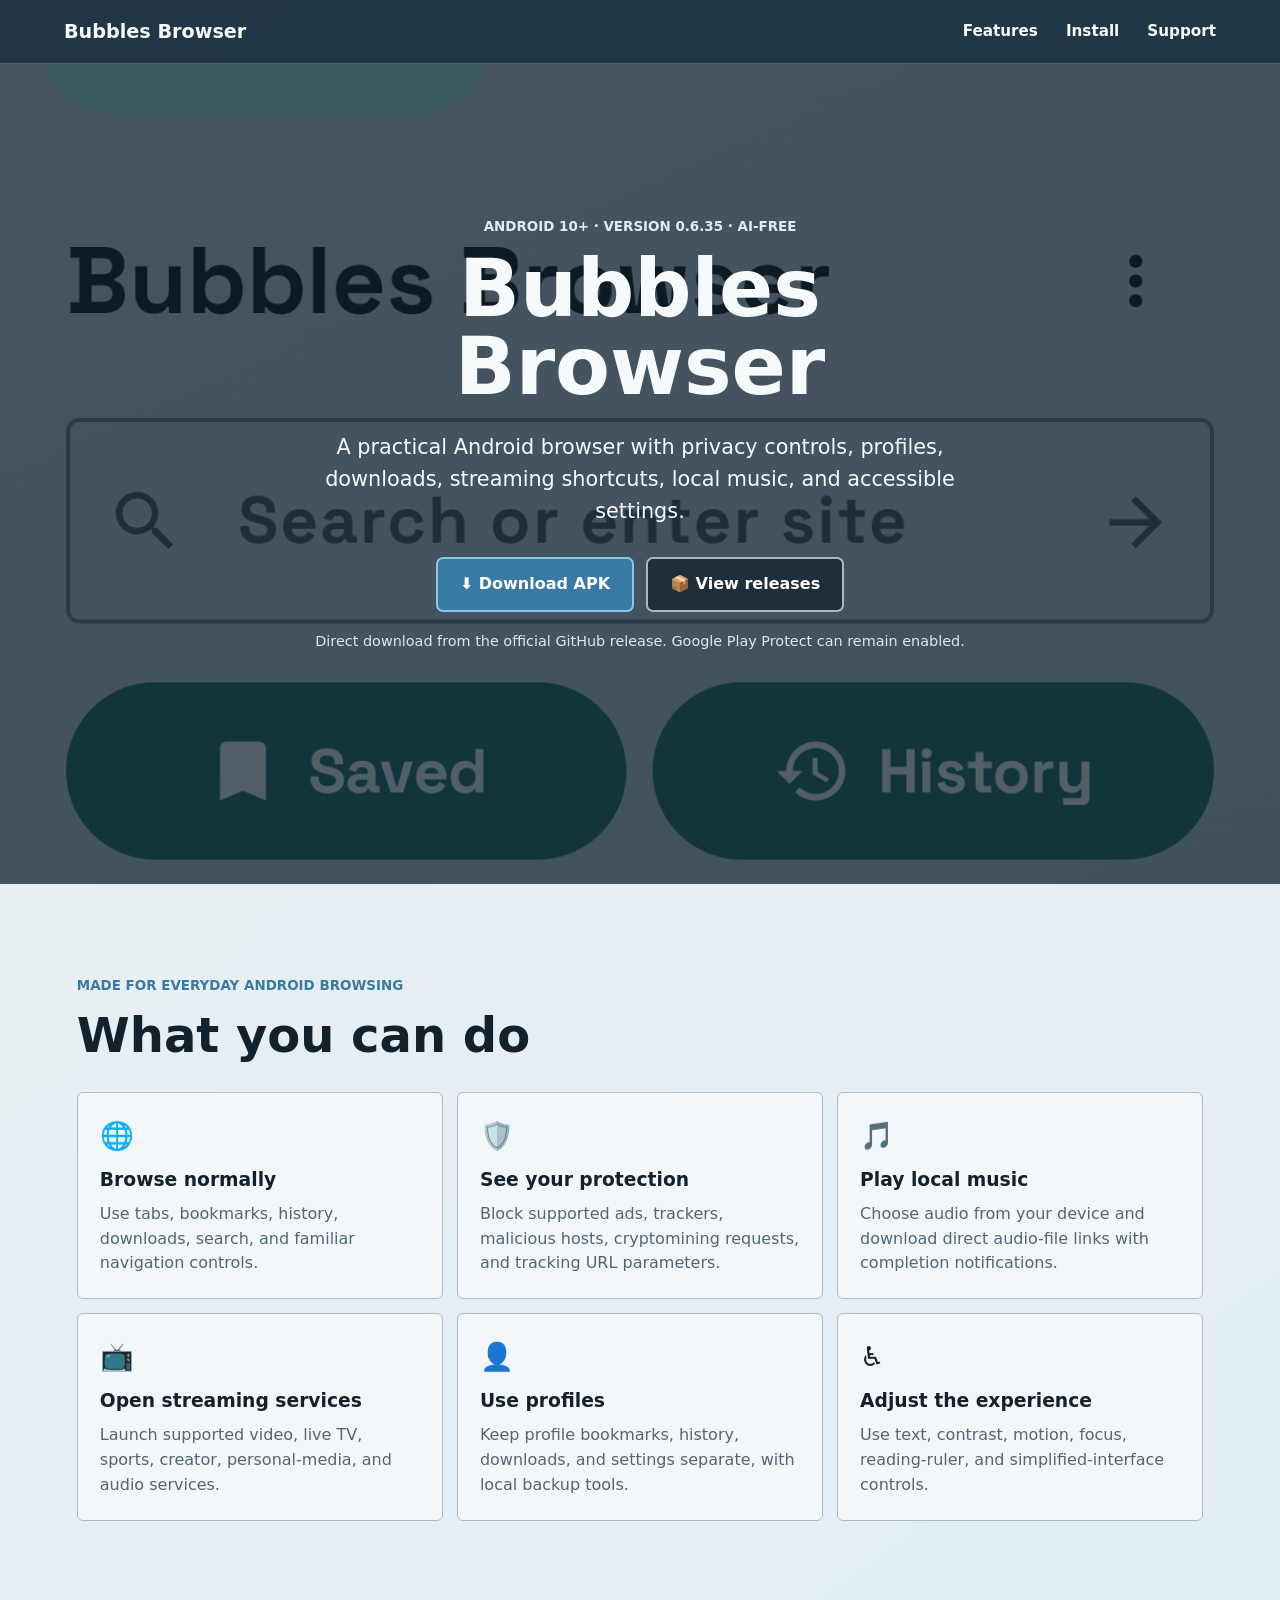
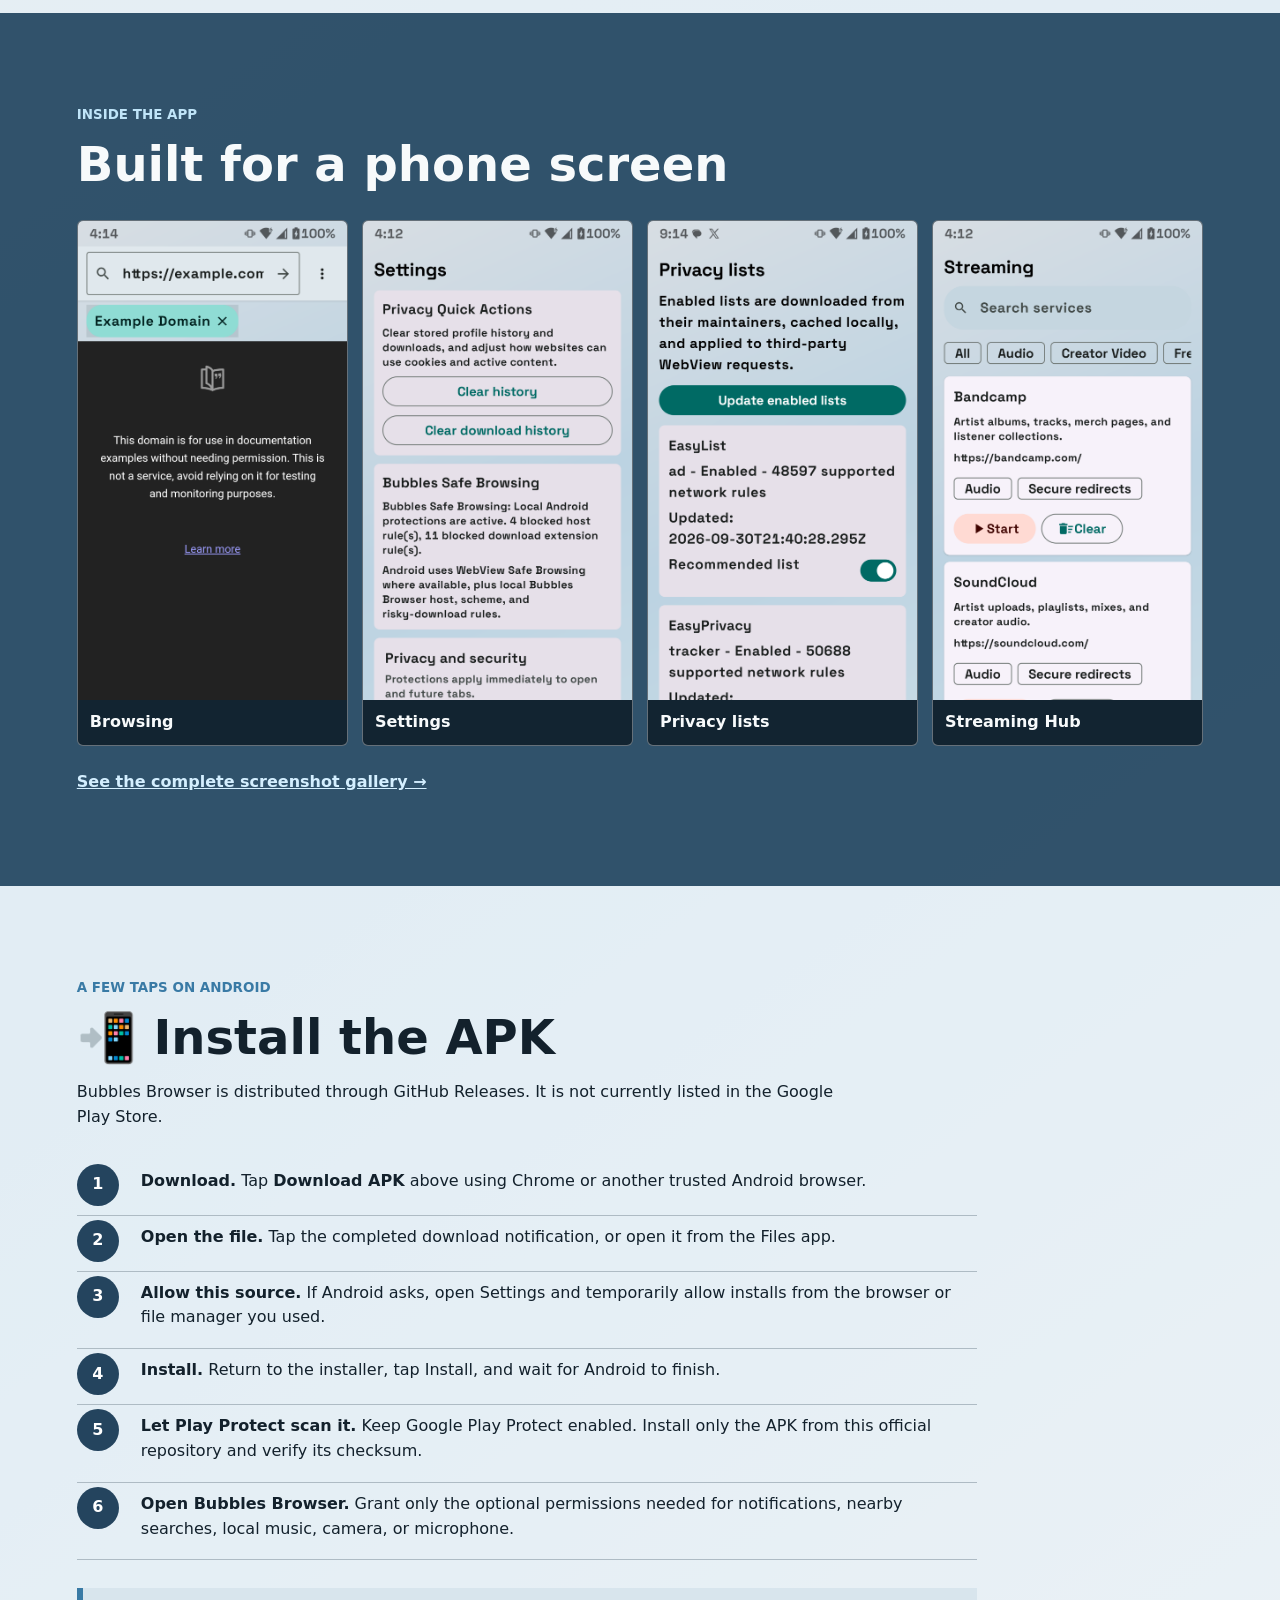
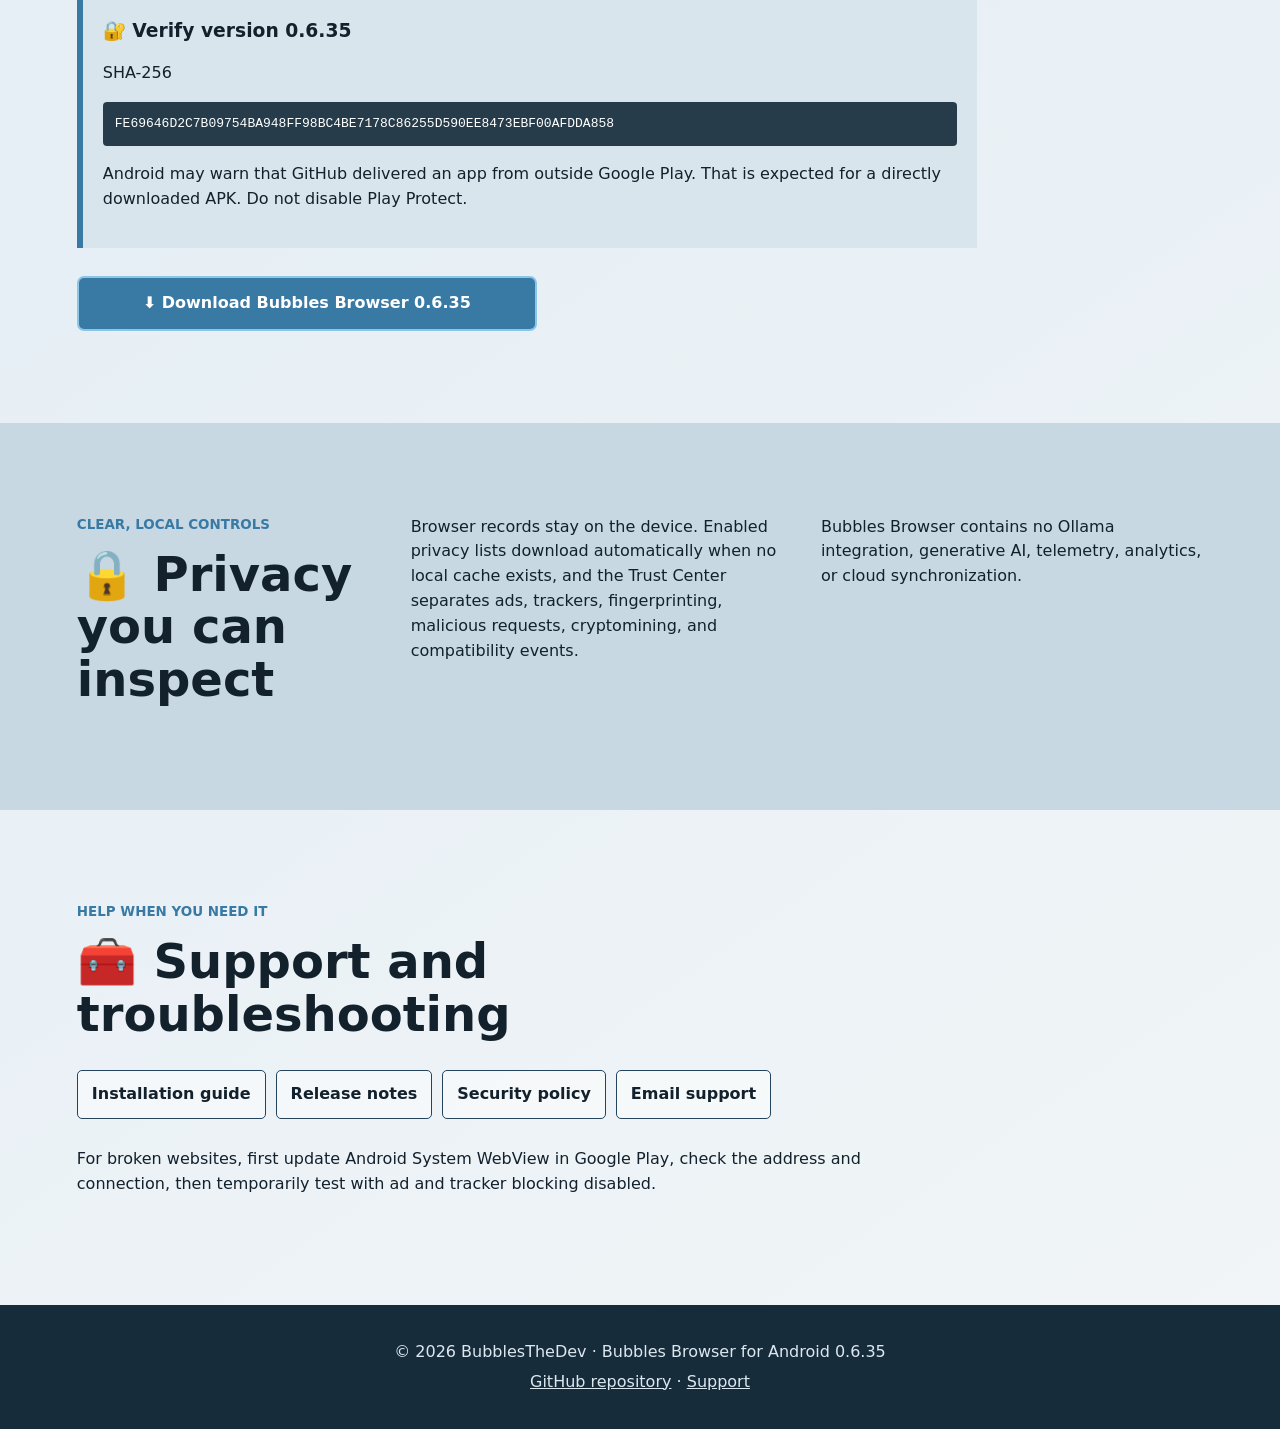
==== docs/index.html @ e94a518f "Publish Bubbles Browser Android 0.6.35" ====
<!doctype html>
<html lang="en">
<head>
  <meta charset="utf-8">
  <meta name="viewport" content="width=device-width, initial-scale=1">
  <meta name="theme-color" content="#304d66">
  <meta name="description" content="Download Bubbles Browser for Android, an AI-free browser with privacy controls, media tools, profiles, and accessible settings.">
  <title>Bubbles Browser for Android</title>
  <link rel="stylesheet" href="site.css">
</head>
<body>
  <header class="site-header">
    <a class="brand" href="#top" aria-label="Bubbles Browser home">Bubbles Browser</a>
    <nav aria-label="Main navigation">
      <a href="#features">Features</a>
      <a href="#install">Install</a>
      <a href="#support">Support</a>
    </nav>
  </header>

  <main id="top">
    <section class="hero" aria-labelledby="hero-title">
      <img src="screenshots/01-home.png" alt="Bubbles Browser home screen on Android">
      <div class="hero-shade" aria-hidden="true"></div>
      <div class="hero-content">
        <p class="version">Android 10+ · Version 0.6.35 · AI-free</p>
        <h1 id="hero-title">Bubbles Browser</h1>
        <p>A practical Android browser with privacy controls, profiles, downloads, streaming shortcuts, local music, and accessible settings.</p>
        <div class="hero-actions">
          <a class="button primary" href="https://github.com/KernFerm/Bubbles-Browser-Android/releases/latest/download/Bubbles-Browser-Android-v0.6.35.apk">⬇️ Download APK</a>
          <a class="button secondary" href="https://github.com/KernFerm/Bubbles-Browser-Android/releases">📦 View releases</a>
        </div>
        <p class="hero-note">Direct download from the official GitHub release. Google Play Protect can remain enabled.</p>
      </div>
    </section>

    <section class="intro" id="features" aria-labelledby="features-title">
      <div class="section-heading">
        <p class="eyebrow">Made for everyday Android browsing</p>
        <h2 id="features-title">What you can do</h2>
      </div>
      <div class="feature-grid">
        <article><span aria-hidden="true">🌐</span><h3>Browse normally</h3><p>Use tabs, bookmarks, history, downloads, search, and familiar navigation controls.</p></article>
        <article><span aria-hidden="true">🛡️</span><h3>See your protection</h3><p>Block supported ads, trackers, malicious hosts, cryptomining requests, and tracking URL parameters.</p></article>
        <article><span aria-hidden="true">🎵</span><h3>Play local music</h3><p>Choose audio from your device and download direct audio-file links with completion notifications.</p></article>
        <article><span aria-hidden="true">📺</span><h3>Open streaming services</h3><p>Launch supported video, live TV, sports, creator, personal-media, and audio services.</p></article>
        <article><span aria-hidden="true">👤</span><h3>Use profiles</h3><p>Keep profile bookmarks, history, downloads, and settings separate, with local backup tools.</p></article>
        <article><span aria-hidden="true">♿</span><h3>Adjust the experience</h3><p>Use text, contrast, motion, focus, reading-ruler, and simplified-interface controls.</p></article>
      </div>
    </section>

    <section class="screens" aria-labelledby="screens-title">
      <div class="section-heading">
        <p class="eyebrow">Inside the app</p>
        <h2 id="screens-title">Built for a phone screen</h2>
      </div>
      <div class="screen-strip">
        <figure><img loading="lazy" src="screenshots/02-browsing.png" alt="A website open in Bubbles Browser"><figcaption>Browsing</figcaption></figure>
        <figure><img loading="lazy" src="screenshots/09-settings-overview.png" alt="Bubbles Browser settings"><figcaption>Settings</figcaption></figure>
        <figure><img loading="lazy" src="screenshots/12-privacy-lists.png" alt="Privacy lists in Bubbles Browser"><figcaption>Privacy lists</figcaption></figure>
        <figure><img loading="lazy" src="screenshots/19-streaming-hub.png" alt="Streaming Hub in Bubbles Browser"><figcaption>Streaming Hub</figcaption></figure>
      </div>
      <a class="text-link" href="screenshots/README.md">See the complete screenshot gallery →</a>
    </section>

    <section class="install" id="install" aria-labelledby="install-title">
      <div class="section-heading">
        <p class="eyebrow">A few taps on Android</p>
        <h2 id="install-title">📲 Install the APK</h2>
        <p>Bubbles Browser is distributed through GitHub Releases. It is not currently listed in the Google Play Store.</p>
      </div>
      <ol class="steps">
        <li><strong>Download.</strong> Tap <b>Download APK</b> above using Chrome or another trusted Android browser.</li>
        <li><strong>Open the file.</strong> Tap the completed download notification, or open it from the Files app.</li>
        <li><strong>Allow this source.</strong> If Android asks, open Settings and temporarily allow installs from the browser or file manager you used.</li>
        <li><strong>Install.</strong> Return to the installer, tap Install, and wait for Android to finish.</li>
        <li><strong>Let Play Protect scan it.</strong> Keep Google Play Protect enabled. Install only the APK from this official repository and verify its checksum.</li>
        <li><strong>Open Bubbles Browser.</strong> Grant only the optional permissions needed for notifications, nearby searches, local music, camera, or microphone.</li>
      </ol>
      <aside class="notice">
        <h3>🔐 Verify version 0.6.35</h3>
        <p>SHA-256</p>
        <code>FE69646D2C7B09754BA948FF98BC4BE7178C86255D590EE8473EBF00AFDDA858</code>
        <p>Android may warn that GitHub delivered an app from outside Google Play. That is expected for a directly downloaded APK. Do not disable Play Protect.</p>
      </aside>
      <a class="button primary standalone" href="https://github.com/KernFerm/Bubbles-Browser-Android/releases/latest/download/Bubbles-Browser-Android-v0.6.35.apk">⬇️ Download Bubbles Browser 0.6.35</a>
    </section>

    <section class="privacy" aria-labelledby="privacy-title">
      <div>
        <p class="eyebrow">Clear, local controls</p>
        <h2 id="privacy-title">🔒 Privacy you can inspect</h2>
      </div>
      <p>Browser records stay on the device. Enabled privacy lists download automatically when no local cache exists, and the Trust Center separates ads, trackers, fingerprinting, malicious requests, cryptomining, and compatibility events.</p>
      <p>Bubbles Browser contains no Ollama integration, generative AI, telemetry, analytics, or cloud synchronization.</p>
    </section>

    <section class="support" id="support" aria-labelledby="support-title">
      <div class="section-heading">
        <p class="eyebrow">Help when you need it</p>
        <h2 id="support-title">🧰 Support and troubleshooting</h2>
      </div>
      <div class="support-links">
        <a href="INSTALLATION.md">Installation guide</a>
        <a href="RELEASE.md">Release notes</a>
        <a href="SECURITY.md">Security policy</a>
        <a href="mailto:support.bubblesthedev.webbrowser@gmail.com">Email support</a>
      </div>
      <p>For broken websites, first update Android System WebView in Google Play, check the address and connection, then temporarily test with ad and tracker blocking disabled.</p>
    </section>
  </main>

  <footer>
    <p>© 2026 BubblesTheDev · Bubbles Browser for Android 0.6.35</p>
    <p><a href="https://github.com/KernFerm/Bubbles-Browser-Android">GitHub repository</a> · <a href="mailto:support.bubblesthedev.webbrowser@gmail.com">Support</a></p>
  </footer>
</body>
</html>
---- docs/site.css ----
:root {
  color-scheme: light;
  --ink: #13212c;
  --muted: #526574;
  --navy: #24445e;
  --blue: #397aa5;
  --blue-soft: #b7d4e8;
  --gray: #d4dce2;
  --paper: #e8edf0;
  --line: #aebbc4;
  --white: #f7fafb;
}

* { box-sizing: border-box; }
html { scroll-behavior: smooth; }
body {
  margin: 0;
  overflow-x: hidden;
  color: var(--ink);
  background: linear-gradient(145deg, var(--gray), var(--blue-soft) 48%, var(--paper));
  font-family: "Trebuchet MS", "Arial Rounded MT Bold", system-ui, sans-serif;
  line-height: 1.55;
}
a { color: inherit; }
img { display: block; max-width: 100%; }
.site-header {
  position: sticky;
  top: 0;
  z-index: 10;
  min-height: 64px;
  padding: 12px clamp(18px, 5vw, 72px);
  display: flex;
  align-items: center;
  justify-content: space-between;
  gap: 24px;
  color: var(--white);
  background: rgba(25, 48, 65, .96);
  border-bottom: 1px solid rgba(255, 255, 255, .2);
}
.brand { font-size: 1.2rem; font-weight: 800; text-decoration: none; }
nav { display: flex; gap: clamp(12px, 3vw, 28px); }
nav a { font-size: .95rem; font-weight: 700; text-decoration: none; }
.hero {
  position: relative;
  min-height: min(820px, calc(100vh - 64px));
  overflow: hidden;
  color: var(--white);
  background: #20384a;
}
.hero > img { position: absolute; inset: 0; width: 100%; height: 100%; object-fit: cover; object-position: center 12%; filter: saturate(.8); }
.hero-shade { position: absolute; inset: 0; background: rgba(18, 35, 48, .73); }
.hero-content { position: relative; width: min(760px, calc(100% - 36px)); padding: clamp(92px, 17vh, 170px) 0 72px; margin: 0 auto; overflow-wrap: anywhere; text-align: center; }
.version, .eyebrow { margin: 0 0 12px; color: #d9edf9; font-weight: 800; text-transform: uppercase; font-size: .84rem; }
h1 { margin: 0; font-size: 5rem; line-height: .98; }
.hero-content > p:not(.version):not(.hero-note) { max-width: 680px; margin: 24px auto; font-size: 1.3rem; }
.hero-actions { display: flex; justify-content: center; flex-wrap: wrap; gap: 12px; margin-top: 30px; }
.button { min-height: 52px; padding: 13px 22px; display: inline-flex; align-items: center; justify-content: center; border: 2px solid transparent; border-radius: 7px; font-weight: 800; text-decoration: none; }
.button.primary { color: #fff; background: var(--blue); border-color: #8bc5e8; }
.button.secondary { color: #fff; background: rgba(19, 33, 44, .72); border-color: rgba(255, 255, 255, .65); }
.button:focus-visible, a:focus-visible { outline: 4px solid #ffd56a; outline-offset: 3px; }
.hero-note { margin-top: 18px; font-size: .9rem; color: #dce9f1; }
section:not(.hero) { padding: clamp(54px, 8vw, 92px) clamp(18px, 6vw, 88px); }
.section-heading { max-width: 760px; margin-bottom: 30px; }
.section-heading .eyebrow, .privacy .eyebrow { color: var(--blue); }
h2 { margin: 0 0 12px; font-size: 3rem; line-height: 1.1; }
h3 { margin: 8px 0; }
.intro, .install, .support { background: rgba(247, 250, 251, .68); }
.feature-grid { display: grid; grid-template-columns: repeat(3, minmax(0, 1fr)); gap: 14px; }
.feature-grid article { padding: 22px; background: rgba(247, 250, 251, .85); border: 1px solid var(--line); border-radius: 6px; }
.feature-grid span { font-size: 1.7rem; }
.feature-grid p { margin: 0; color: var(--muted); }
.screens { background: rgba(38, 73, 98, .93); color: var(--white); }
.screens .eyebrow { color: #bfe4f8; }
.screen-strip { display: grid; grid-template-columns: repeat(4, minmax(0, 1fr)); gap: 14px; }
figure { margin: 0; overflow: hidden; background: #122431; border: 1px solid rgba(255, 255, 255, .35); border-radius: 6px; }
figure img { width: 100%; aspect-ratio: 9 / 16; object-fit: cover; object-position: top; }
figcaption { padding: 10px 12px; font-weight: 800; }
.text-link { display: inline-block; margin-top: 24px; color: #d4efff; font-weight: 800; }
.steps { max-width: 900px; padding: 0; list-style: none; counter-reset: steps; }
.steps li { position: relative; min-height: 56px; padding: 9px 0 18px 64px; border-bottom: 1px solid var(--line); counter-increment: steps; }
.steps li::before { content: counter(steps); position: absolute; left: 0; top: 4px; width: 42px; height: 42px; display: grid; place-items: center; color: #fff; background: var(--navy); border-radius: 50%; font-weight: 900; }
.notice { max-width: 900px; margin: 28px 0; padding: 20px; border-left: 6px solid var(--blue); background: #d8e5ed; }
.notice code { display: block; padding: 12px; overflow-wrap: anywhere; background: #263c4b; color: #fff; border-radius: 4px; }
.standalone { width: min(100%, 460px); }
.privacy { display: grid; grid-template-columns: .8fr 1fr 1fr; gap: 28px; align-items: start; background: #c7d8e3; }
.privacy p { margin-top: 0; }
.support-links { display: flex; flex-wrap: wrap; gap: 10px; }
.support-links a { padding: 11px 14px; border: 1px solid var(--navy); border-radius: 5px; font-weight: 800; text-decoration: none; background: rgba(255, 255, 255, .5); }
.support > p { max-width: 880px; margin-top: 28px; }
footer { padding: 30px 18px; text-align: center; color: #dce8ef; background: #172c3b; }
footer p { margin: 5px; }

@media (max-width: 820px) {
  h1 { font-size: 3.4rem; }
  h2 { font-size: 2.4rem; }
  .feature-grid { grid-template-columns: repeat(2, minmax(0, 1fr)); }
  .screen-strip { grid-template-columns: repeat(2, minmax(0, 1fr)); }
  .privacy { grid-template-columns: 1fr; gap: 10px; }
}

@media (max-width: 560px) {
  .site-header { align-items: flex-start; flex-direction: column; gap: 6px; }
  nav { width: 100%; justify-content: space-between; }
  .hero { min-height: calc(100vh - 92px); }
  .hero-content { padding-top: 88px; }
  h1 { font-size: 2.35rem; }
  h2 { font-size: 2rem; }
  .hero-content > p:not(.version):not(.hero-note) { font-size: 1rem; }
  .hero-actions, .hero-actions .button { width: 100%; }
  .feature-grid { grid-template-columns: 1fr; }
  .screen-strip { grid-template-columns: repeat(2, minmax(0, 1fr)); }
  section:not(.hero) { padding-left: 18px; padding-right: 18px; }
}

@media (prefers-reduced-motion: reduce) { html { scroll-behavior: auto; } }
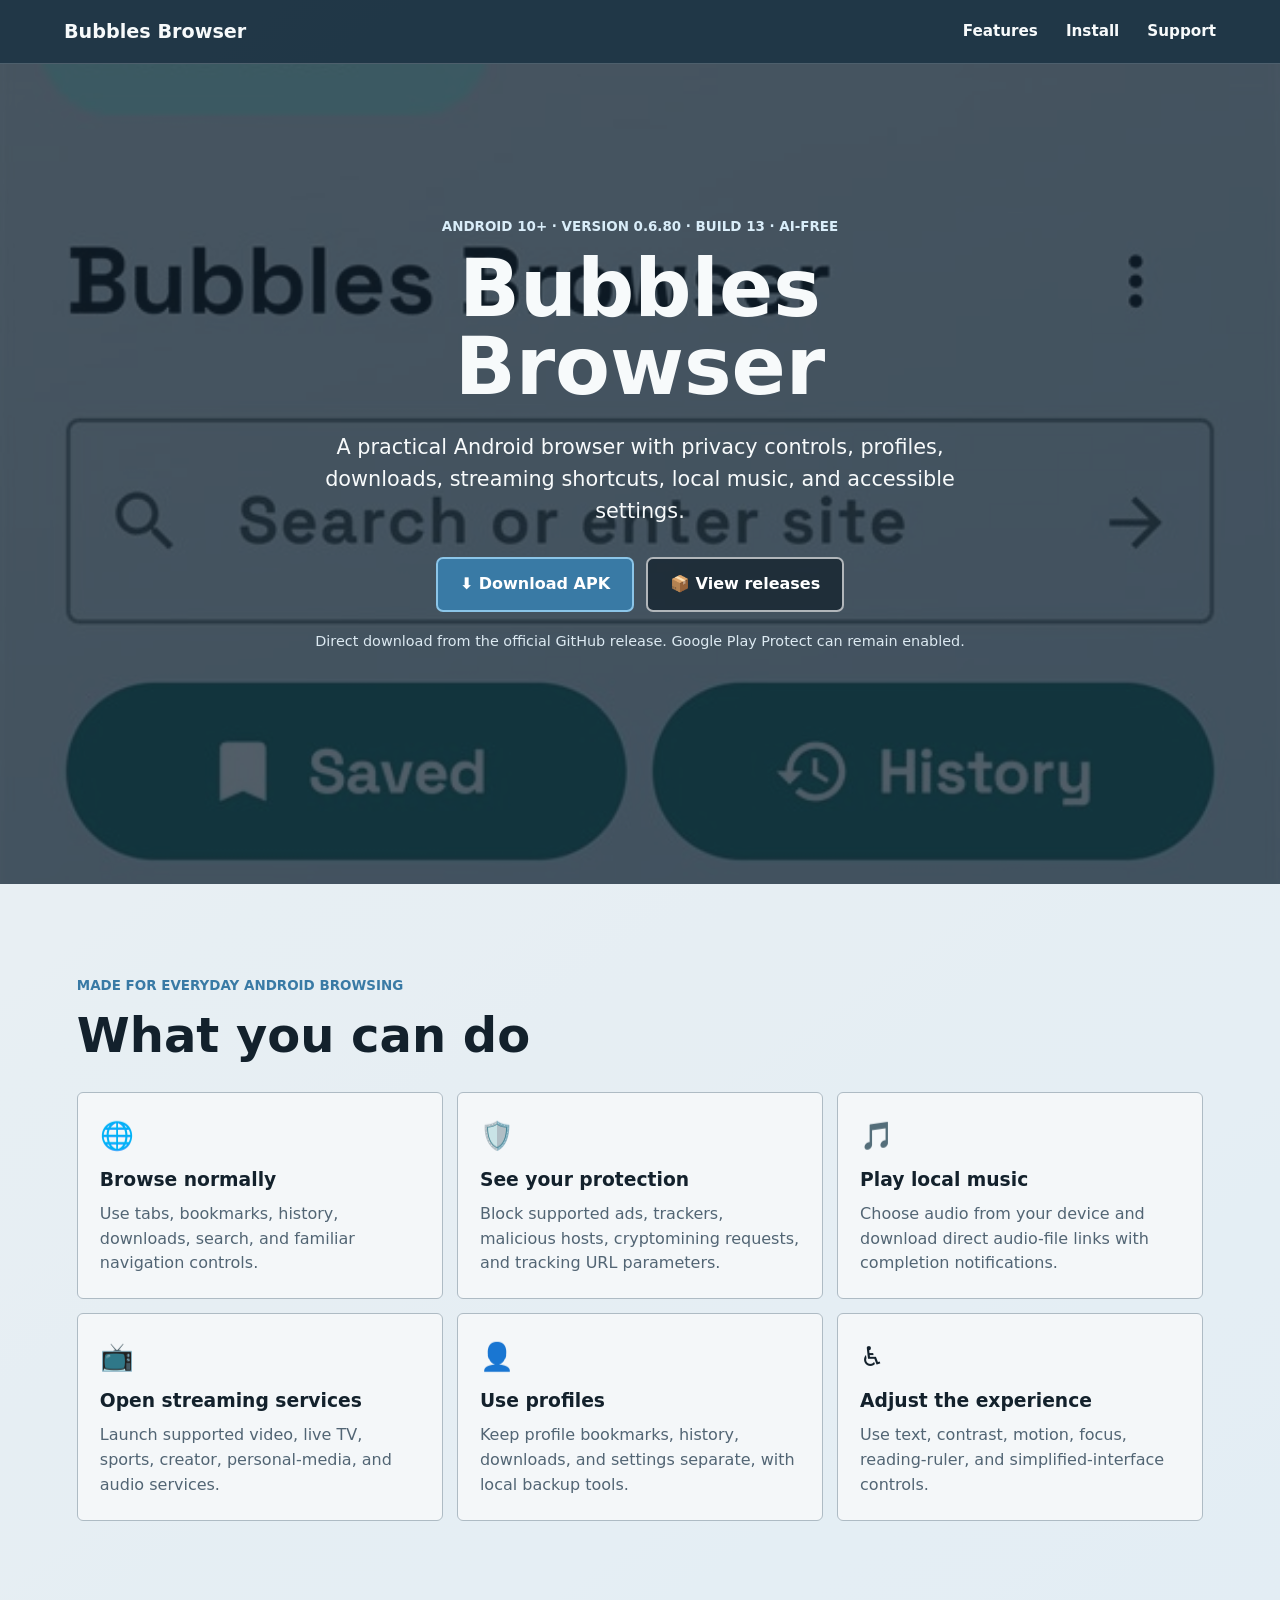
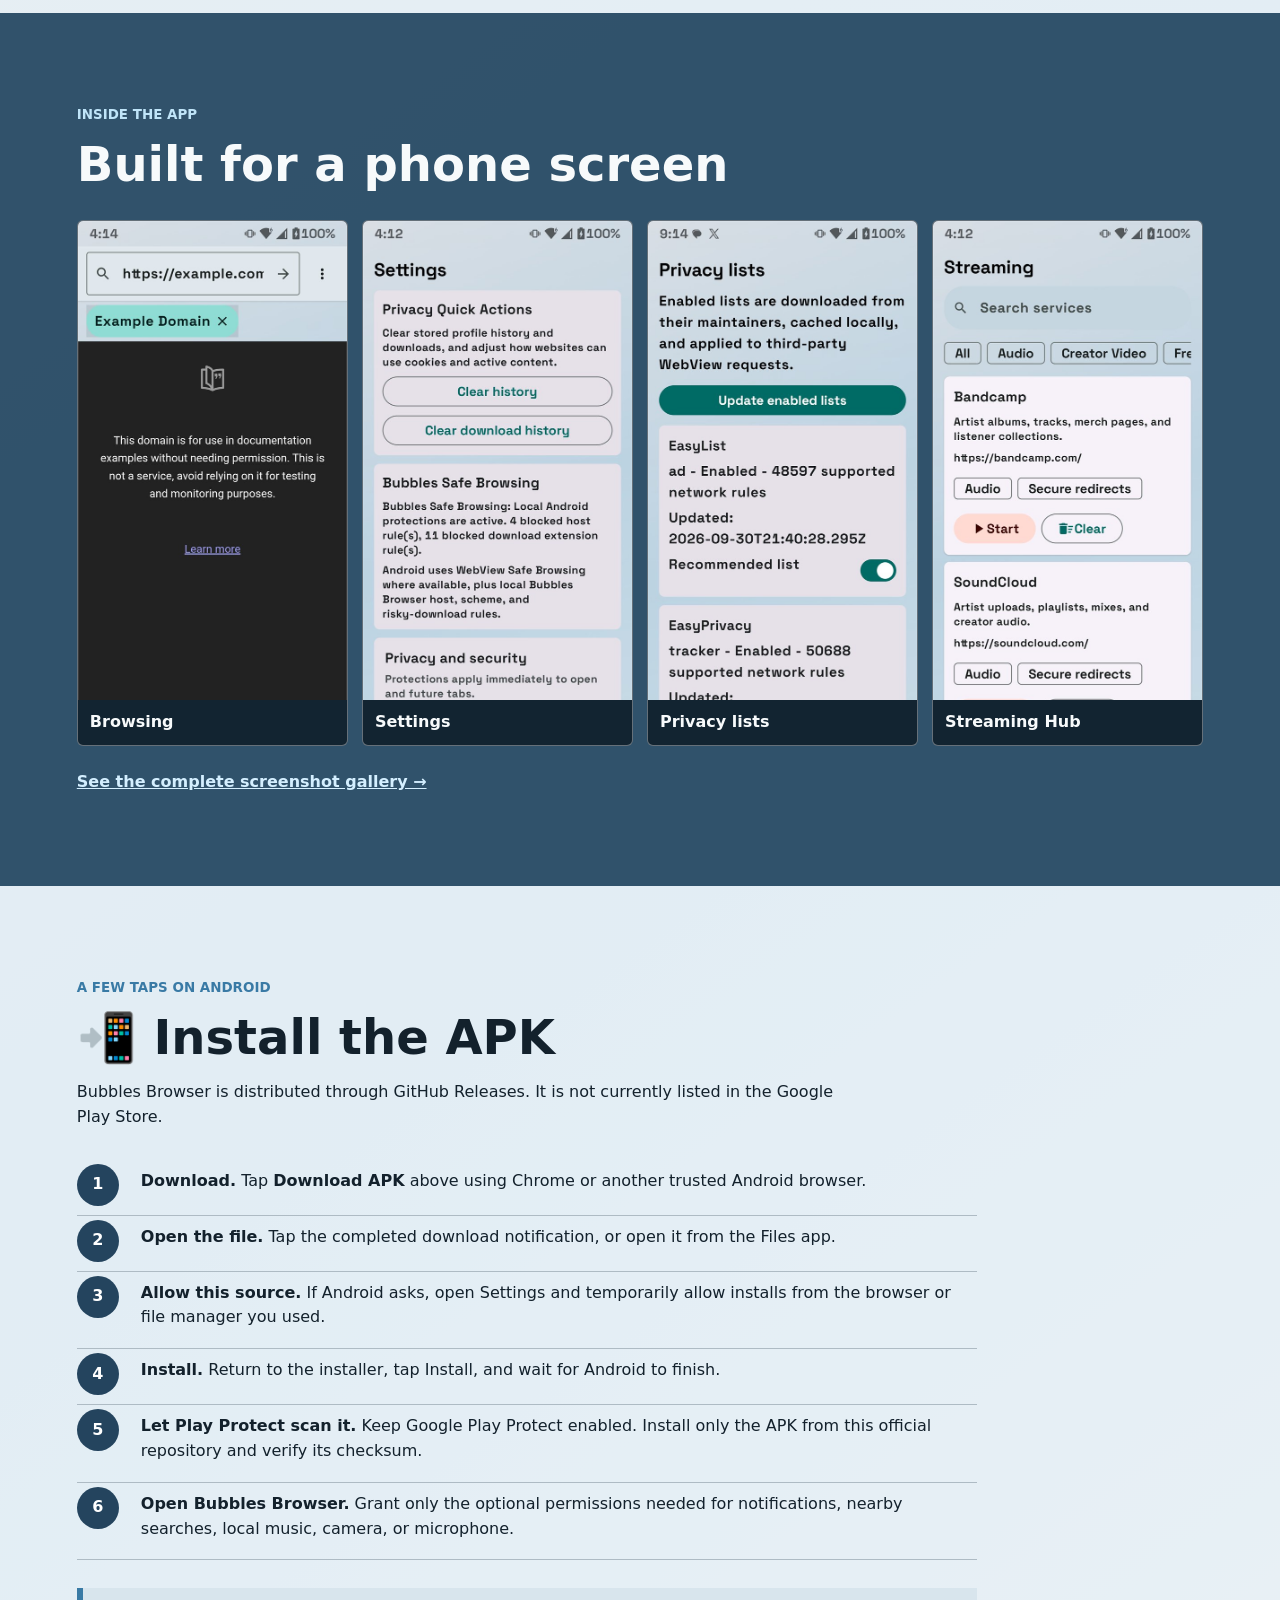
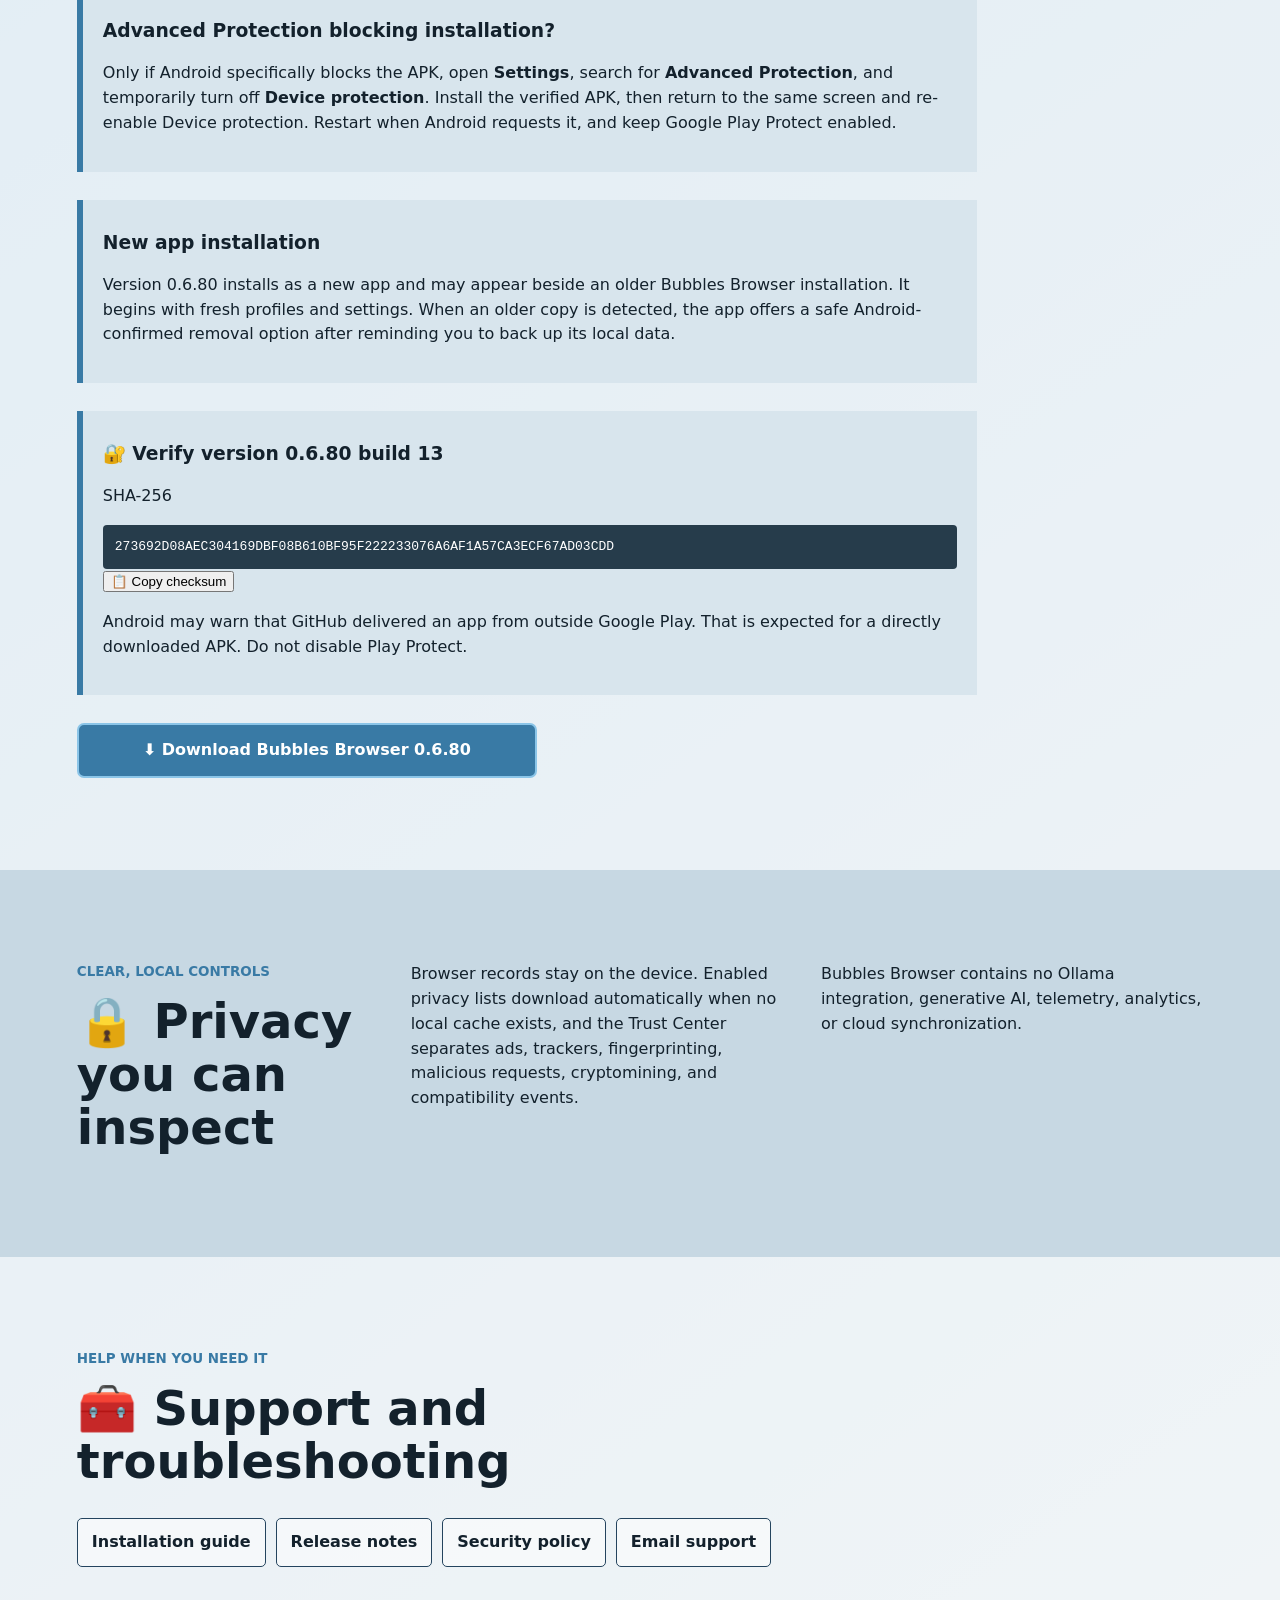
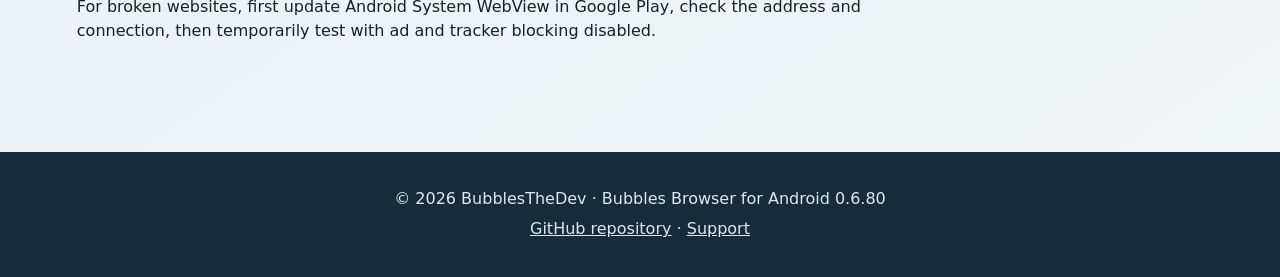
==== commit df2a9add: "Publish Bubbles Browser Android 0.6.80" ====
--- a/docs/index.html
+++ b/docs/index.html
@@ -6,7 +6,9 @@
   <meta name="theme-color" content="#304d66">
   <meta name="description" content="Download Bubbles Browser for Android, an AI-free browser with privacy controls, media tools, profiles, and accessible settings.">
   <title>Bubbles Browser for Android</title>
+  <link rel="manifest" href="site.webmanifest">
   <link rel="stylesheet" href="site.css">
+  <script src="site.js" defer></script>
 </head>
 <body>
   <header class="site-header">
@@ -20,14 +22,14 @@
 
   <main id="top">
     <section class="hero" aria-labelledby="hero-title">
-      <img src="screenshots/01-home.png" alt="Bubbles Browser home screen on Android">
+      <img src="screenshots/01-home.jpg" alt="Bubbles Browser home screen on Android">
       <div class="hero-shade" aria-hidden="true"></div>
       <div class="hero-content">
-        <p class="version">Android 10+ · Version 0.6.35 · AI-free</p>
+        <p class="version">Android 10+ · Version 0.6.80 · Build 13 · AI-free</p>
         <h1 id="hero-title">Bubbles Browser</h1>
         <p>A practical Android browser with privacy controls, profiles, downloads, streaming shortcuts, local music, and accessible settings.</p>
         <div class="hero-actions">
-          <a class="button primary" href="https://github.com/KernFerm/Bubbles-Browser-Android/releases/latest/download/Bubbles-Browser-Android-v0.6.35.apk">⬇️ Download APK</a>
+          <a class="button primary" href="https://github.com/KernFerm/Bubbles-Browser-Android/releases/latest/download/Bubbles-Browser-Android-v0.6.80.apk">⬇️ Download APK</a>
           <a class="button secondary" href="https://github.com/KernFerm/Bubbles-Browser-Android/releases">📦 View releases</a>
         </div>
         <p class="hero-note">Direct download from the official GitHub release. Google Play Protect can remain enabled.</p>
@@ -55,12 +57,12 @@
         <h2 id="screens-title">Built for a phone screen</h2>
       </div>
       <div class="screen-strip">
-        <figure><img loading="lazy" src="screenshots/02-browsing.png" alt="A website open in Bubbles Browser"><figcaption>Browsing</figcaption></figure>
-        <figure><img loading="lazy" src="screenshots/09-settings-overview.png" alt="Bubbles Browser settings"><figcaption>Settings</figcaption></figure>
-        <figure><img loading="lazy" src="screenshots/12-privacy-lists.png" alt="Privacy lists in Bubbles Browser"><figcaption>Privacy lists</figcaption></figure>
-        <figure><img loading="lazy" src="screenshots/19-streaming-hub.png" alt="Streaming Hub in Bubbles Browser"><figcaption>Streaming Hub</figcaption></figure>
+        <figure><img loading="lazy" src="screenshots/02-browsing.jpg" alt="A website open in Bubbles Browser"><figcaption>Browsing</figcaption></figure>
+        <figure><img loading="lazy" src="screenshots/09-settings-overview.jpg" alt="Bubbles Browser settings"><figcaption>Settings</figcaption></figure>
+        <figure><img loading="lazy" src="screenshots/12-privacy-lists.jpg" alt="Privacy lists in Bubbles Browser"><figcaption>Privacy lists</figcaption></figure>
+        <figure><img loading="lazy" src="screenshots/19-streaming-hub.jpg" alt="Streaming Hub in Bubbles Browser"><figcaption>Streaming Hub</figcaption></figure>
       </div>
-      <a class="text-link" href="screenshots/README.md">See the complete screenshot gallery →</a>
+      <a class="text-link" href="screenshots/">See the complete screenshot gallery →</a>
     </section>
 
     <section class="install" id="install" aria-labelledby="install-title">
@@ -78,12 +80,22 @@
         <li><strong>Open Bubbles Browser.</strong> Grant only the optional permissions needed for notifications, nearby searches, local music, camera, or microphone.</li>
       </ol>
       <aside class="notice">
-        <h3>🔐 Verify version 0.6.35</h3>
+        <h3>Advanced Protection blocking installation?</h3>
+        <p>Only if Android specifically blocks the APK, open <strong>Settings</strong>, search for <strong>Advanced Protection</strong>, and temporarily turn off <strong>Device protection</strong>. Install the verified APK, then return to the same screen and re-enable Device protection. Restart when Android requests it, and keep Google Play Protect enabled.</p>
+      </aside>
+      <aside class="notice">
+        <h3>New app installation</h3>
+        <p>Version 0.6.80 installs as a new app and may appear beside an older Bubbles Browser installation. It begins with fresh profiles and settings. When an older copy is detected, the app offers a safe Android-confirmed removal option after reminding you to back up its local data.</p>
+      </aside>
+      <aside class="notice">
+        <h3>🔐 Verify version 0.6.80 build 13</h3>
         <p>SHA-256</p>
-        <code>FE69646D2C7B09754BA948FF98BC4BE7178C86255D590EE8473EBF00AFDDA858</code>
+        <code id="apk-checksum">273692D08AEC304169DBF08B610BF95F222233076A6AF1A57CA3ECF67AD03CDD</code>
+        <button class="copy-button" type="button" data-copy-target="apk-checksum">📋 Copy checksum</button>
+        <span class="copy-status" role="status" aria-live="polite"></span>
         <p>Android may warn that GitHub delivered an app from outside Google Play. That is expected for a directly downloaded APK. Do not disable Play Protect.</p>
       </aside>
-      <a class="button primary standalone" href="https://github.com/KernFerm/Bubbles-Browser-Android/releases/latest/download/Bubbles-Browser-Android-v0.6.35.apk">⬇️ Download Bubbles Browser 0.6.35</a>
+      <a class="button primary standalone" href="https://github.com/KernFerm/Bubbles-Browser-Android/releases/latest/download/Bubbles-Browser-Android-v0.6.80.apk">⬇️ Download Bubbles Browser 0.6.80</a>
     </section>
 
     <section class="privacy" aria-labelledby="privacy-title">
@@ -111,7 +123,7 @@
   </main>
 
   <footer>
-    <p>© 2026 BubblesTheDev · Bubbles Browser for Android 0.6.35</p>
+    <p>© <span id="current-year">2026</span> BubblesTheDev · Bubbles Browser for Android 0.6.80</p>
     <p><a href="https://github.com/KernFerm/Bubbles-Browser-Android">GitHub repository</a> · <a href="mailto:support.bubblesthedev.webbrowser@gmail.com">Support</a></p>
   </footer>
 </body>
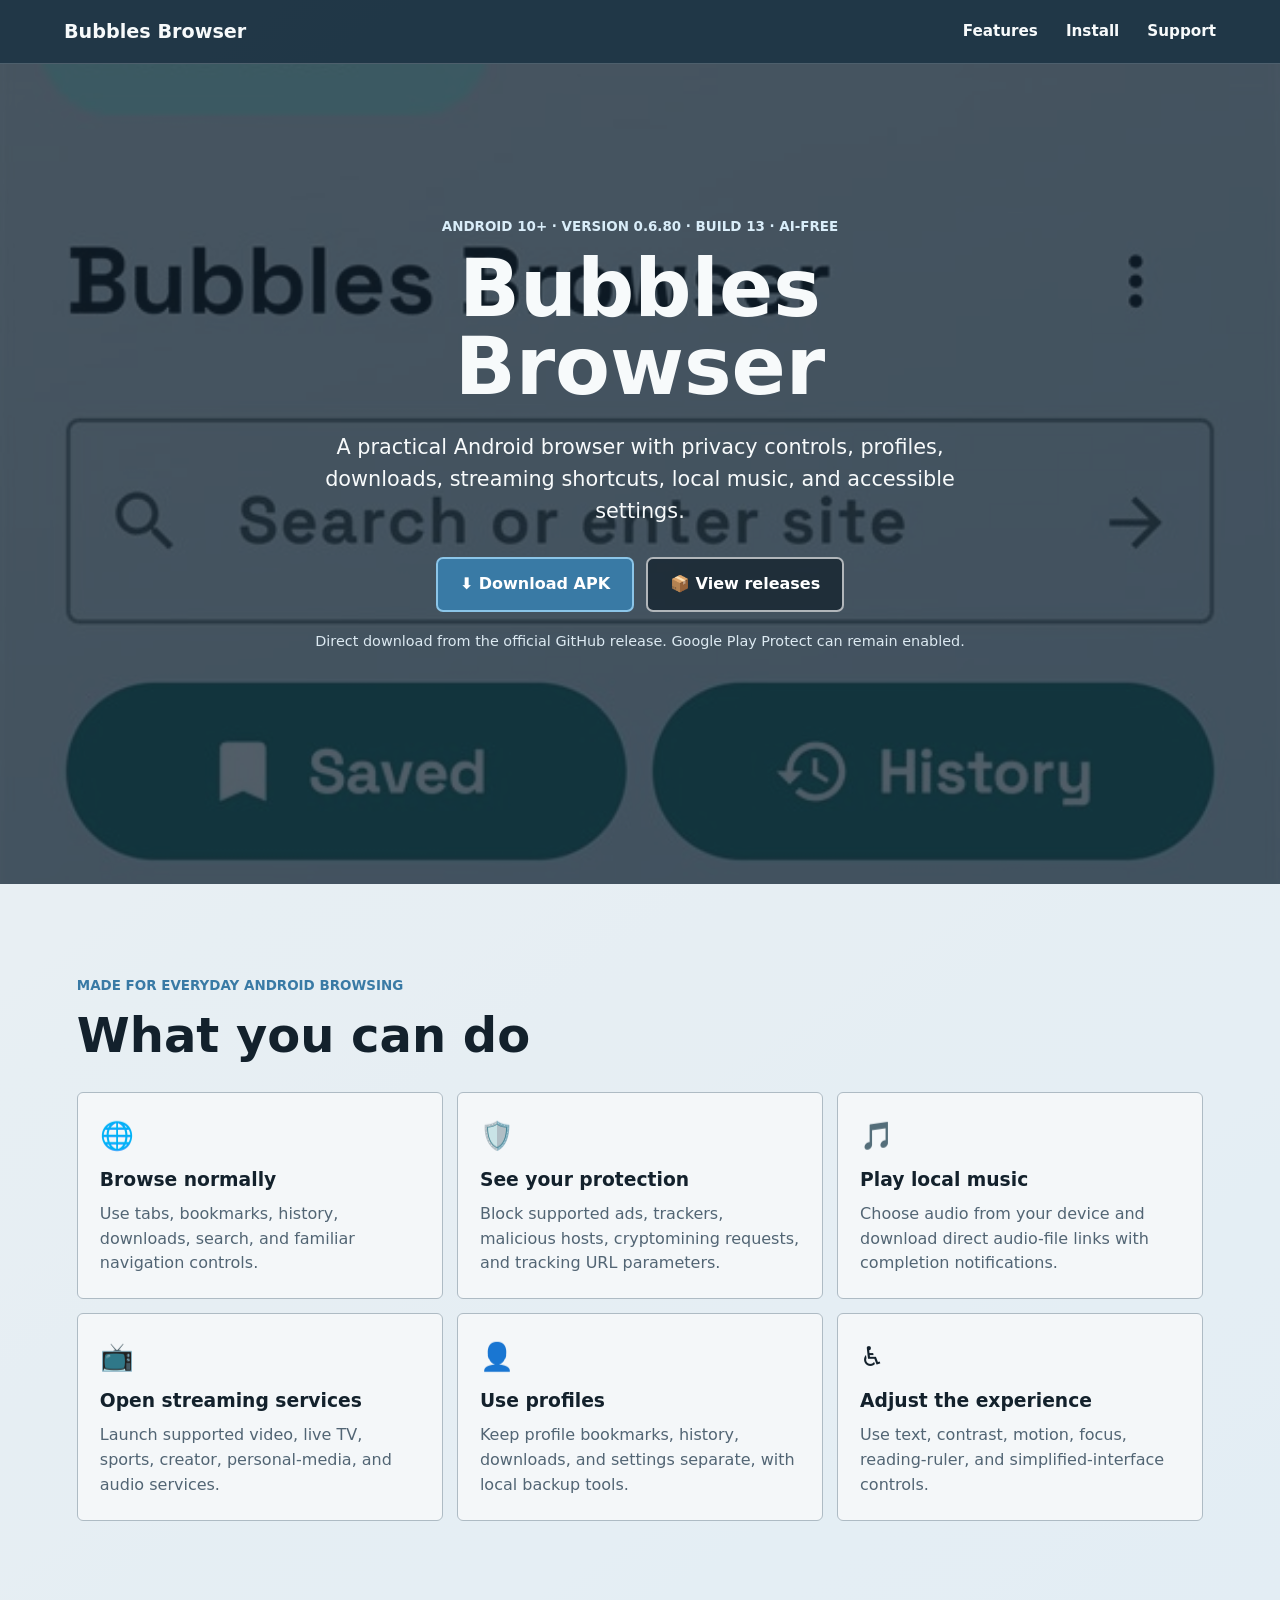
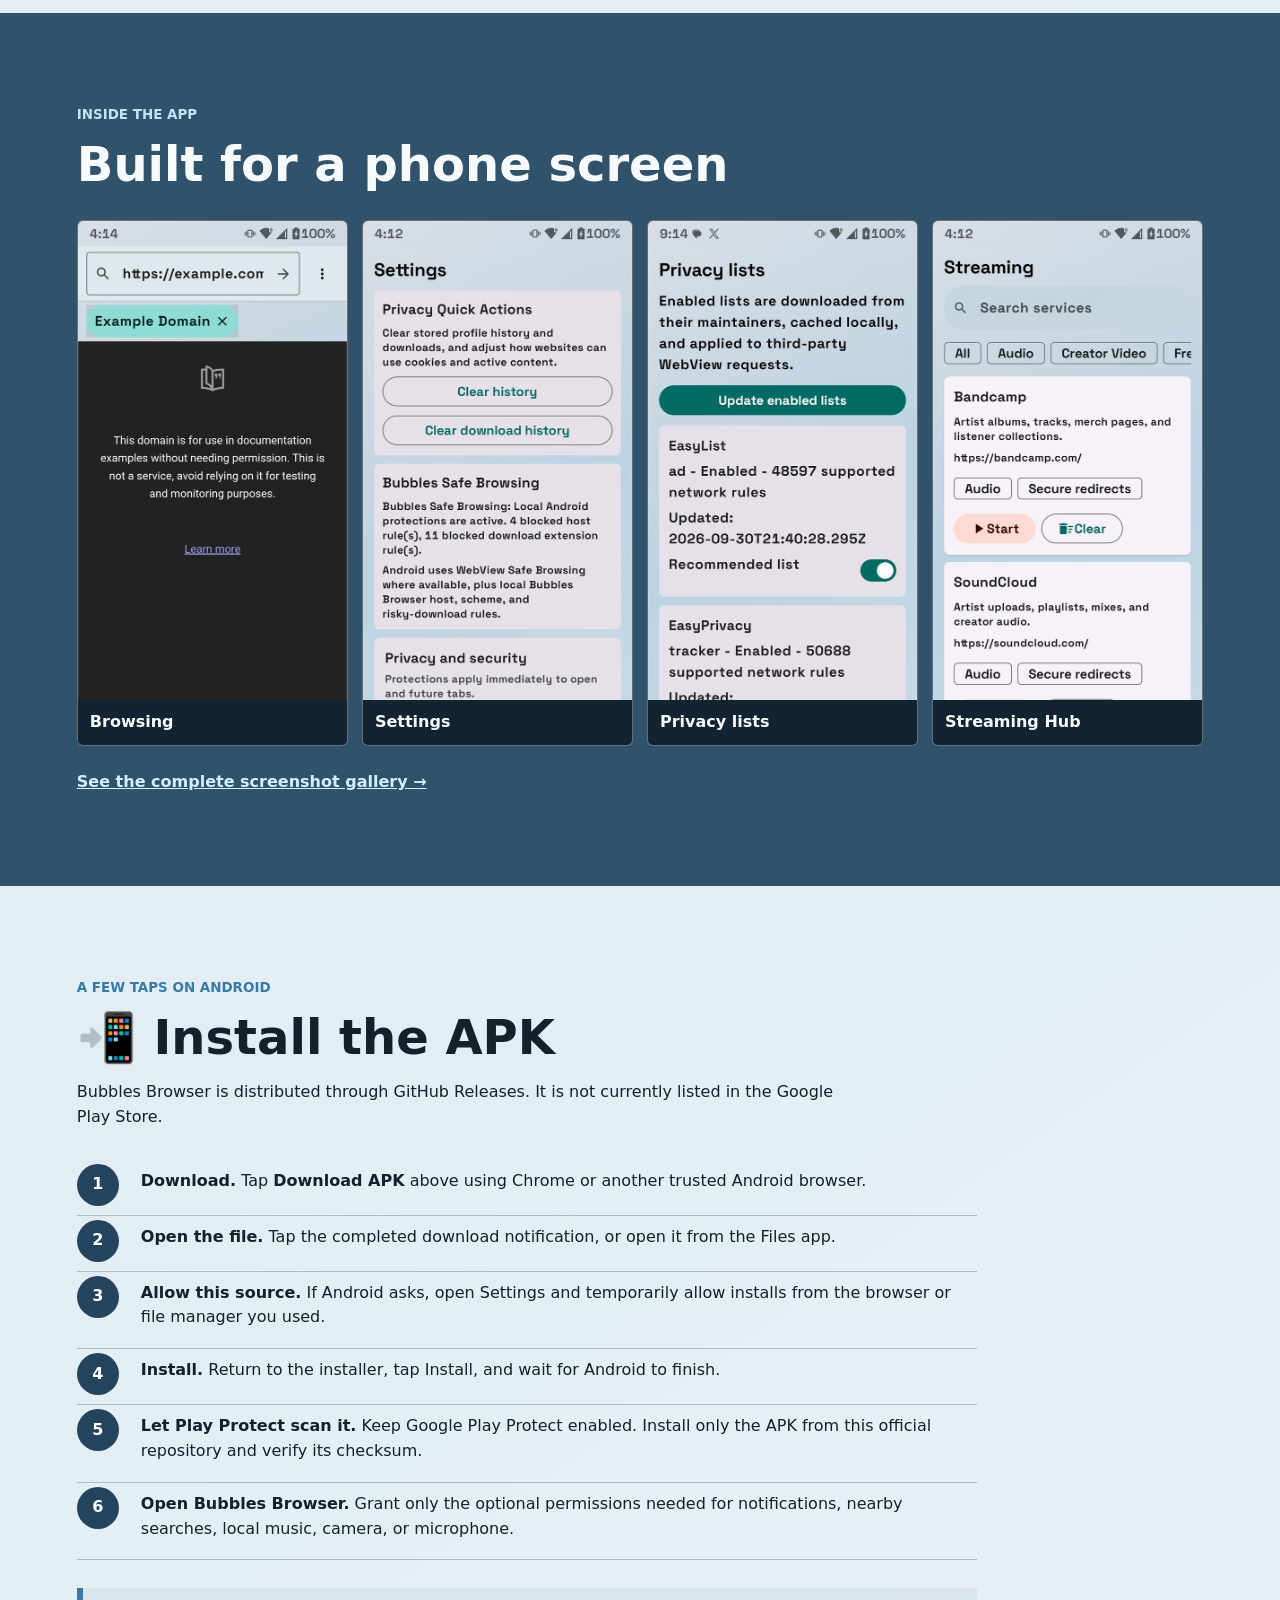
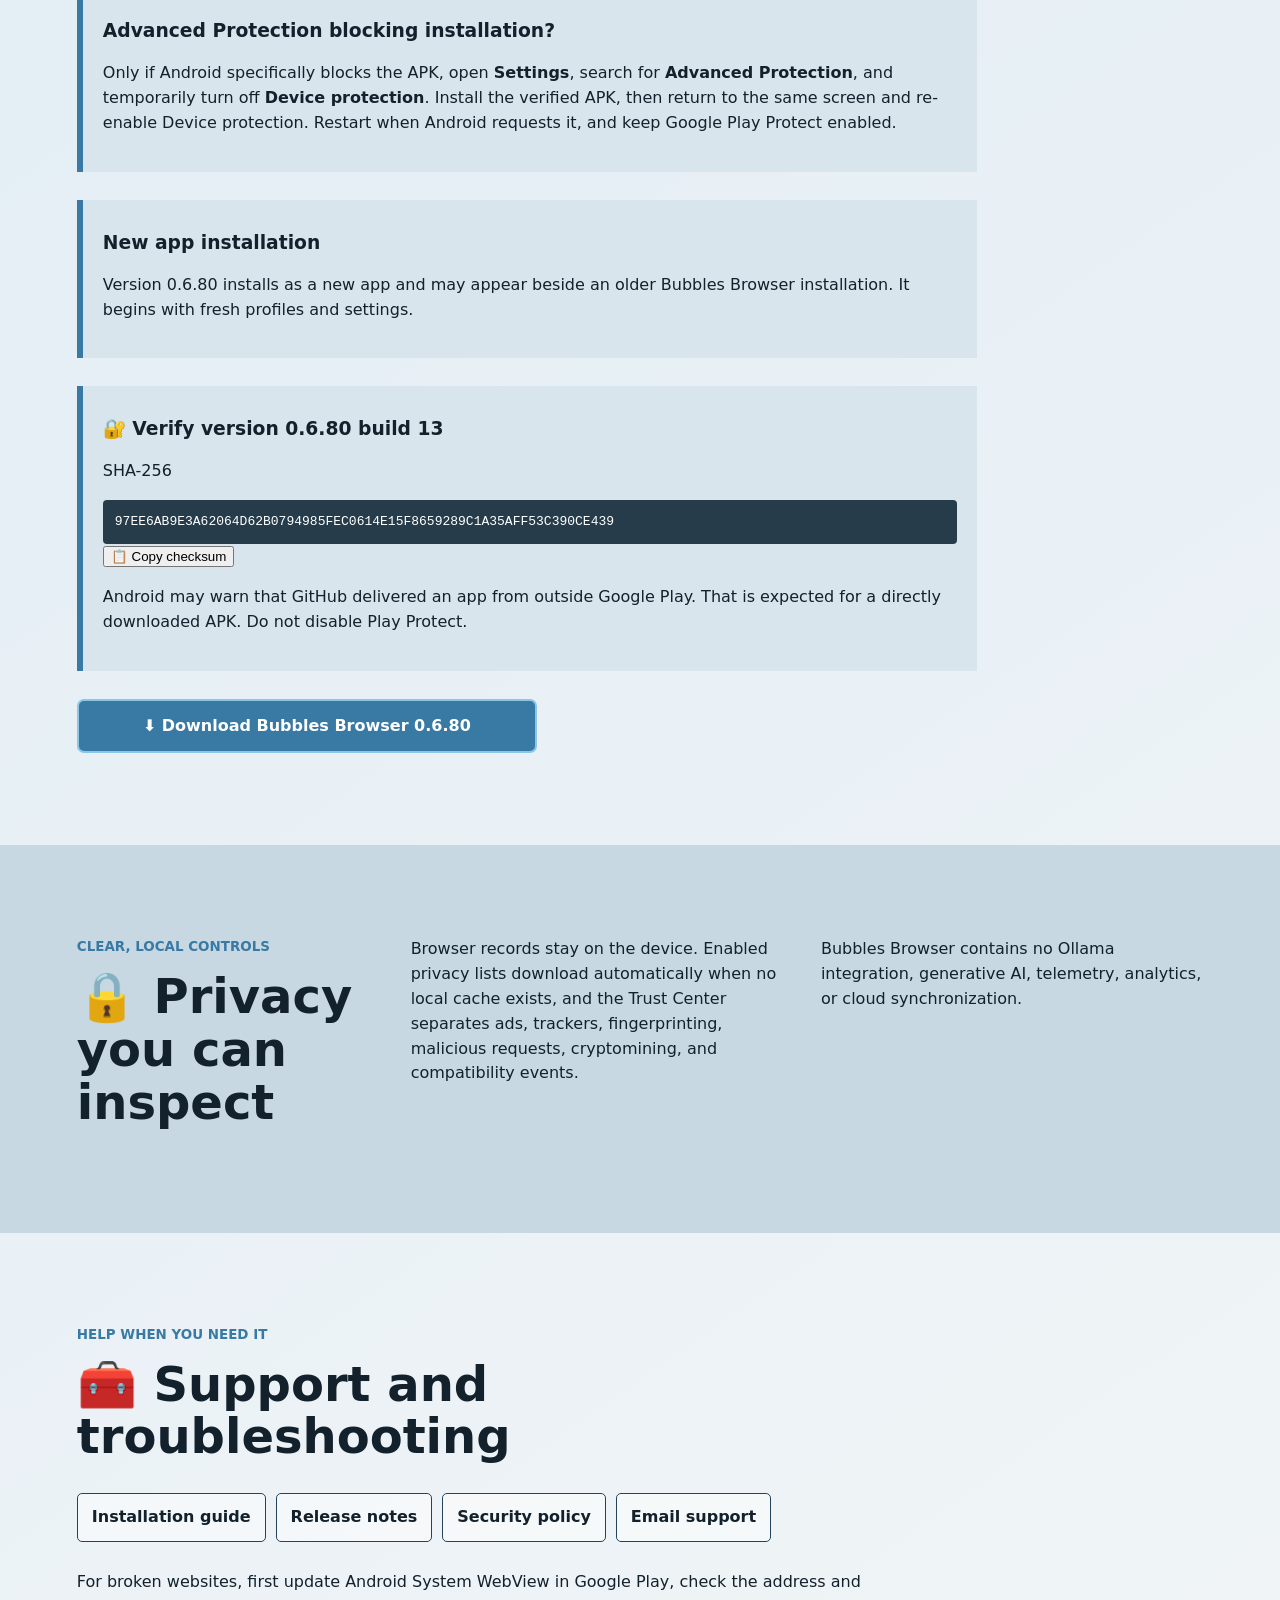
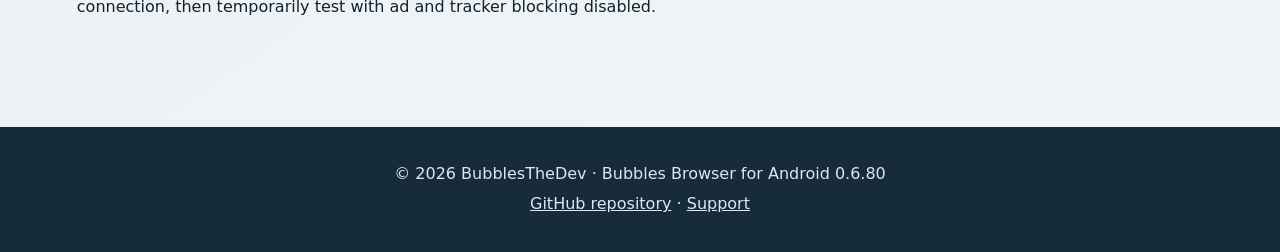
==== commit b7525c0d: "Publish Bubbles Browser Android 0.6.80" ====
--- a/docs/index.html
+++ b/docs/index.html
@@ -85,12 +85,12 @@
       </aside>
       <aside class="notice">
         <h3>New app installation</h3>
-        <p>Version 0.6.80 installs as a new app and may appear beside an older Bubbles Browser installation. It begins with fresh profiles and settings. When an older copy is detected, the app offers a safe Android-confirmed removal option after reminding you to back up its local data.</p>
+        <p>Version 0.6.80 installs as a new app and may appear beside an older Bubbles Browser installation. It begins with fresh profiles and settings.</p>
       </aside>
       <aside class="notice">
         <h3>🔐 Verify version 0.6.80 build 13</h3>
         <p>SHA-256</p>
-        <code id="apk-checksum">273692D08AEC304169DBF08B610BF95F222233076A6AF1A57CA3ECF67AD03CDD</code>
+        <code id="apk-checksum">97EE6AB9E3A62064D62B0794985FEC0614E15F8659289C1A35AFF53C390CE439</code>
         <button class="copy-button" type="button" data-copy-target="apk-checksum">📋 Copy checksum</button>
         <span class="copy-status" role="status" aria-live="polite"></span>
         <p>Android may warn that GitHub delivered an app from outside Google Play. That is expected for a directly downloaded APK. Do not disable Play Protect.</p>
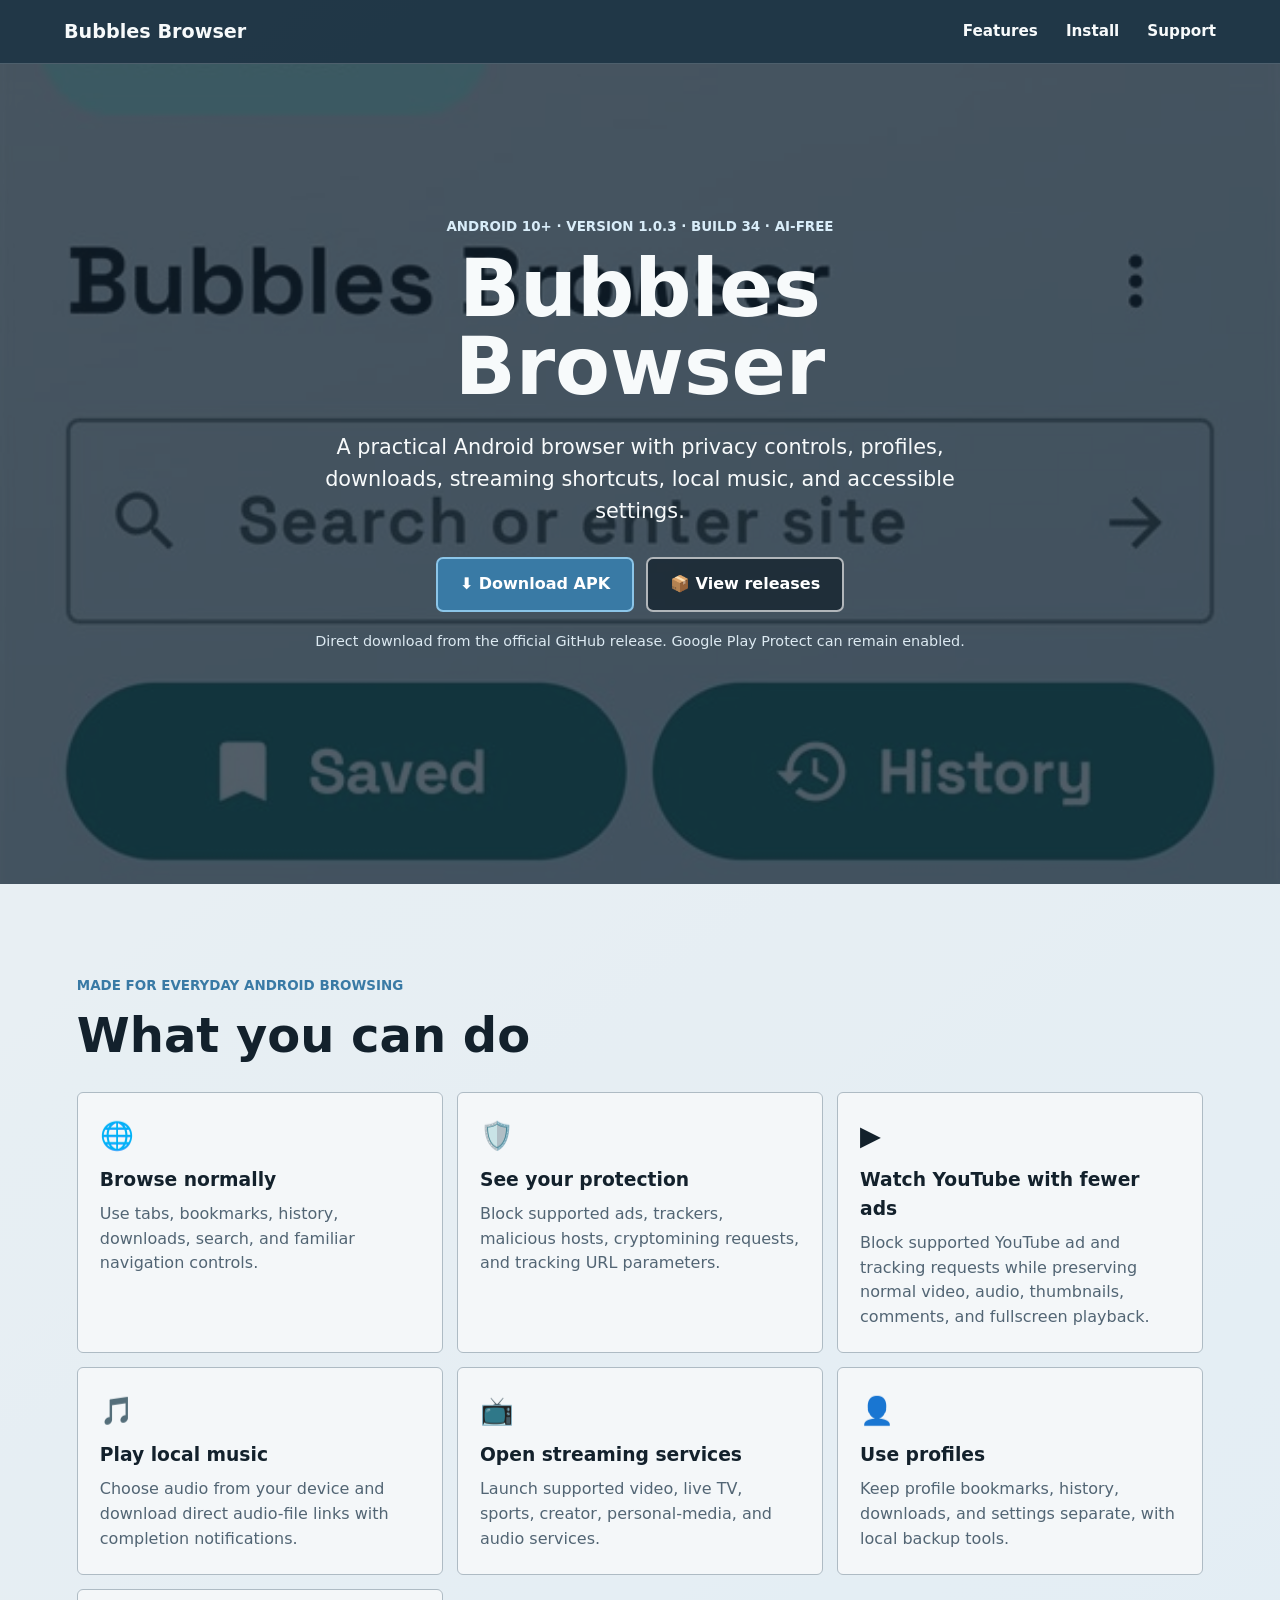
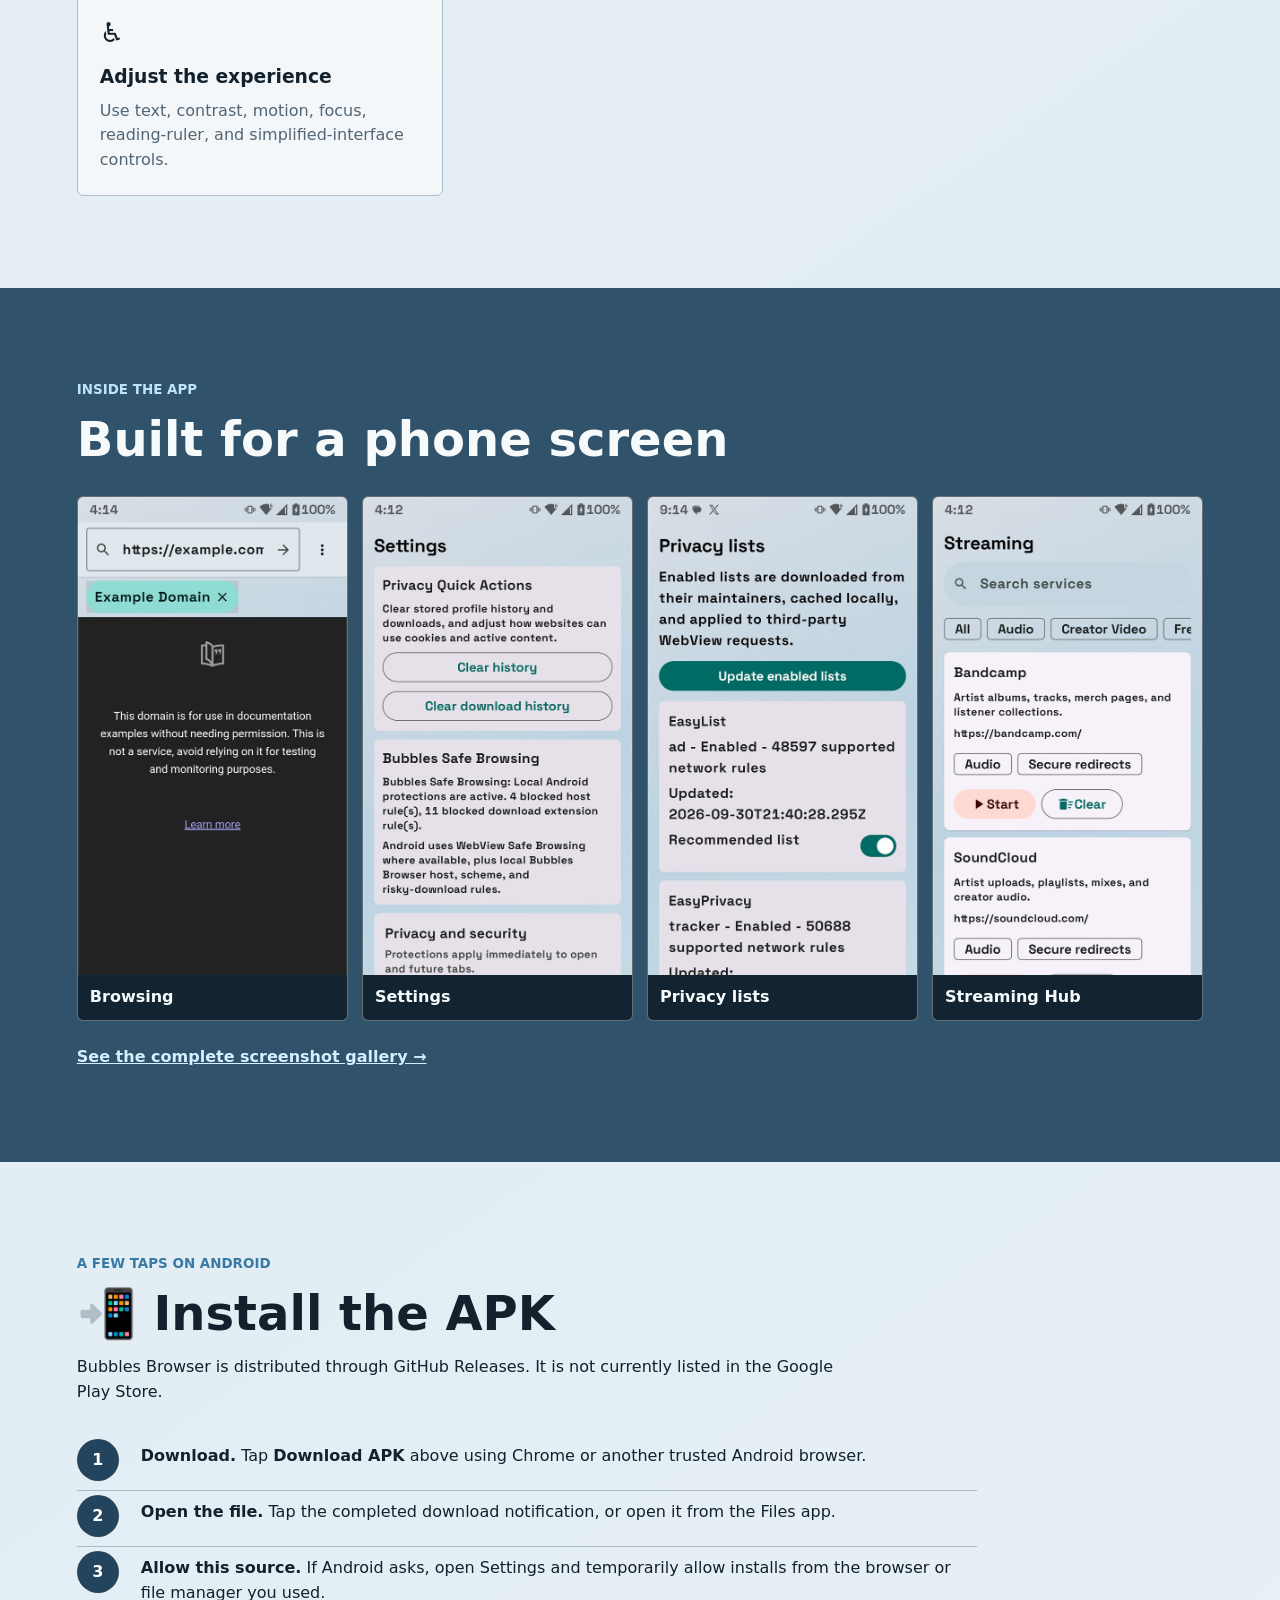
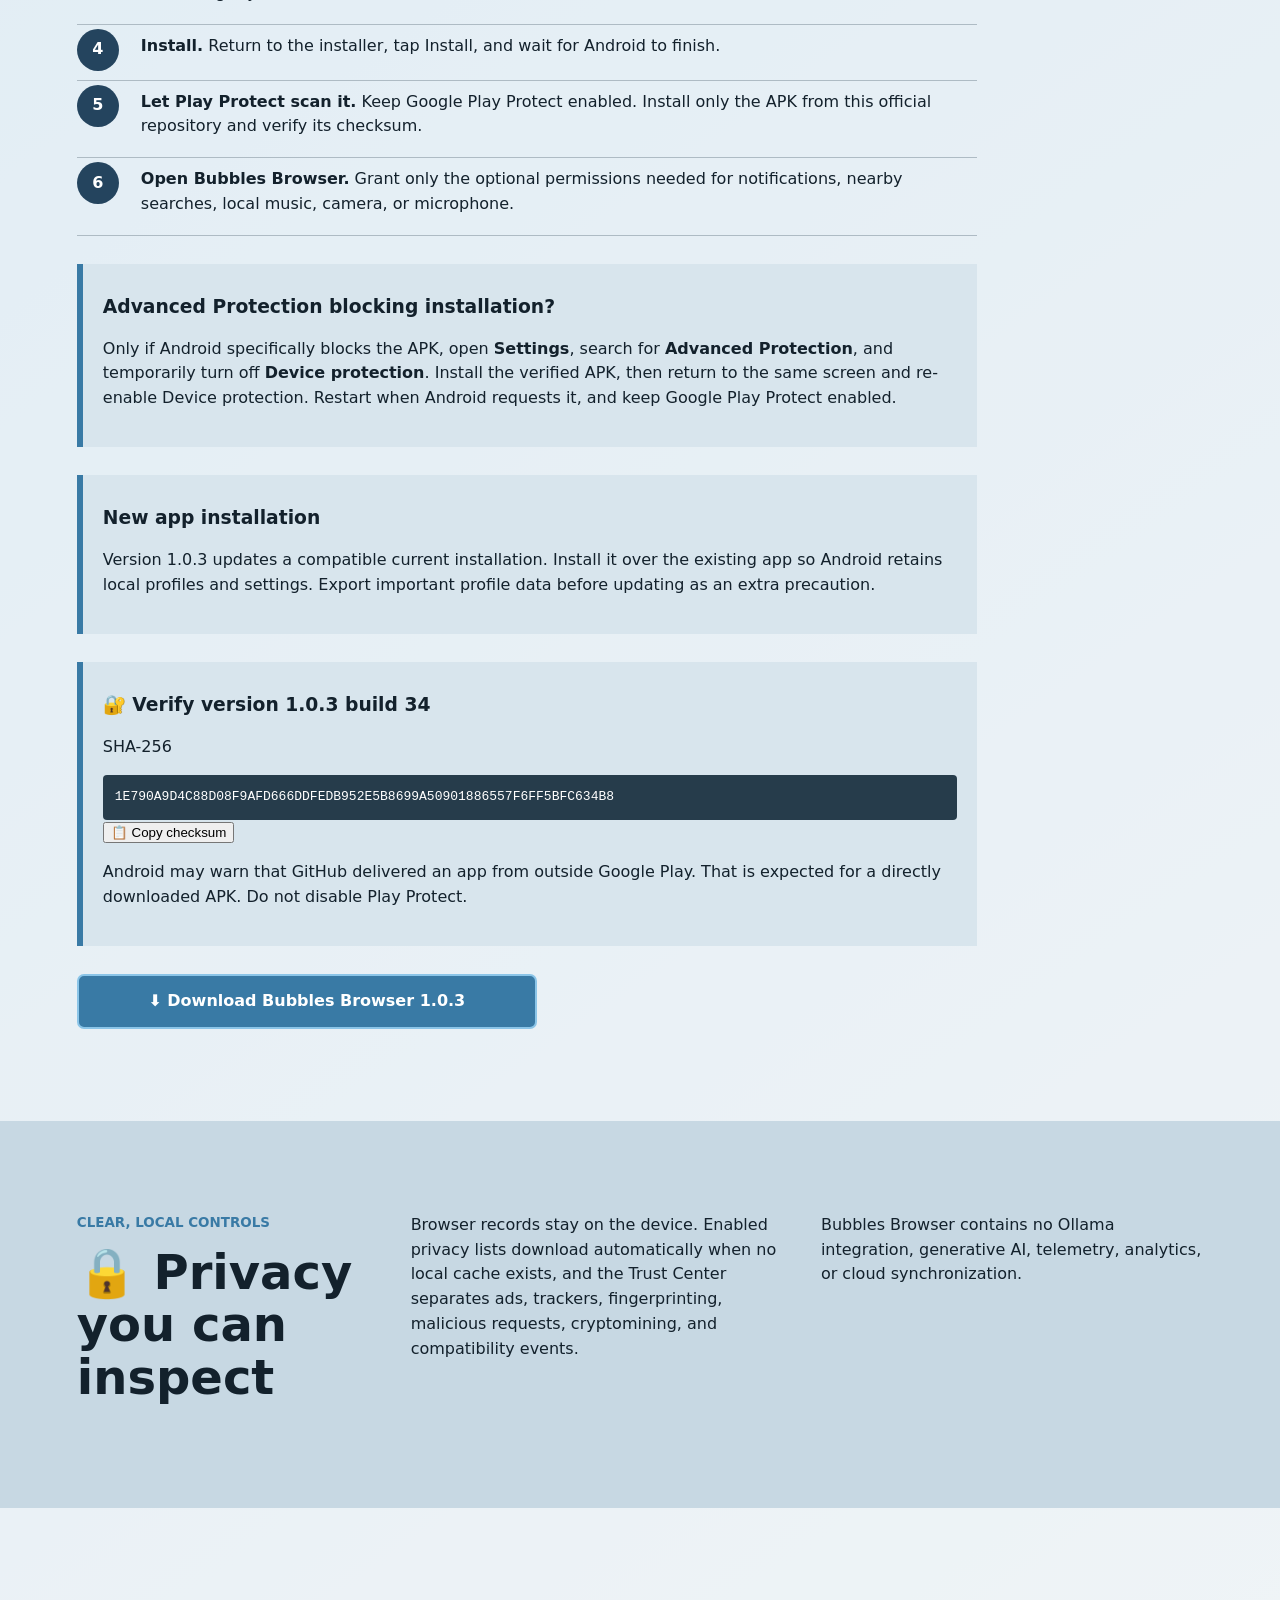
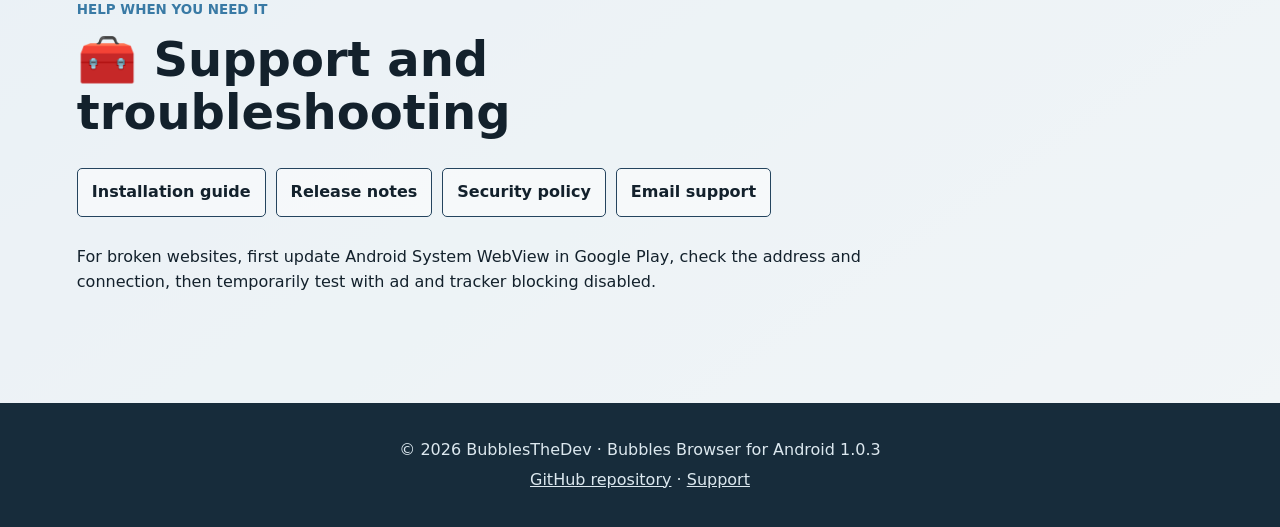
==== commit b0009236: "Publish Bubbles Browser Android 1.0.3 Build 34" ====
--- a/docs/index.html
+++ b/docs/index.html
@@ -25,11 +25,11 @@
       <img src="screenshots/01-home.jpg" alt="Bubbles Browser home screen on Android">
       <div class="hero-shade" aria-hidden="true"></div>
       <div class="hero-content">
-        <p class="version">Android 10+ · Version 0.6.80 · Build 13 · AI-free</p>
+        <p class="version">Android 10+ · Version 1.0.3 · Build 34 · AI-free</p>
         <h1 id="hero-title">Bubbles Browser</h1>
         <p>A practical Android browser with privacy controls, profiles, downloads, streaming shortcuts, local music, and accessible settings.</p>
         <div class="hero-actions">
-          <a class="button primary" href="https://github.com/KernFerm/Bubbles-Browser-Android/releases/latest/download/Bubbles-Browser-Android-v0.6.80.apk">⬇️ Download APK</a>
+          <a class="button primary" href="https://github.com/KernFerm/Bubbles-Browser-Android/releases/latest/download/Bubbles-Browser-Android-v1.0.3.apk">⬇️ Download APK</a>
           <a class="button secondary" href="https://github.com/KernFerm/Bubbles-Browser-Android/releases">📦 View releases</a>
         </div>
         <p class="hero-note">Direct download from the official GitHub release. Google Play Protect can remain enabled.</p>
@@ -44,6 +44,7 @@
       <div class="feature-grid">
         <article><span aria-hidden="true">🌐</span><h3>Browse normally</h3><p>Use tabs, bookmarks, history, downloads, search, and familiar navigation controls.</p></article>
         <article><span aria-hidden="true">🛡️</span><h3>See your protection</h3><p>Block supported ads, trackers, malicious hosts, cryptomining requests, and tracking URL parameters.</p></article>
+        <article><span aria-hidden="true">▶️</span><h3>Watch YouTube with fewer ads</h3><p>Block supported YouTube ad and tracking requests while preserving normal video, audio, thumbnails, comments, and fullscreen playback.</p></article>
         <article><span aria-hidden="true">🎵</span><h3>Play local music</h3><p>Choose audio from your device and download direct audio-file links with completion notifications.</p></article>
         <article><span aria-hidden="true">📺</span><h3>Open streaming services</h3><p>Launch supported video, live TV, sports, creator, personal-media, and audio services.</p></article>
         <article><span aria-hidden="true">👤</span><h3>Use profiles</h3><p>Keep profile bookmarks, history, downloads, and settings separate, with local backup tools.</p></article>
@@ -85,17 +86,17 @@
       </aside>
       <aside class="notice">
         <h3>New app installation</h3>
-        <p>Version 0.6.80 installs as a new app and may appear beside an older Bubbles Browser installation. It begins with fresh profiles and settings.</p>
+        <p>Version 1.0.3 updates a compatible current installation. Install it over the existing app so Android retains local profiles and settings. Export important profile data before updating as an extra precaution.</p>
       </aside>
       <aside class="notice">
-        <h3>🔐 Verify version 0.6.80 build 13</h3>
+        <h3>🔐 Verify version 1.0.3 build 34</h3>
         <p>SHA-256</p>
-        <code id="apk-checksum">97EE6AB9E3A62064D62B0794985FEC0614E15F8659289C1A35AFF53C390CE439</code>
+        <code id="apk-checksum">1E790A9D4C88D08F9AFD666DDFEDB952E5B8699A50901886557F6FF5BFC634B8</code>
         <button class="copy-button" type="button" data-copy-target="apk-checksum">📋 Copy checksum</button>
         <span class="copy-status" role="status" aria-live="polite"></span>
         <p>Android may warn that GitHub delivered an app from outside Google Play. That is expected for a directly downloaded APK. Do not disable Play Protect.</p>
       </aside>
-      <a class="button primary standalone" href="https://github.com/KernFerm/Bubbles-Browser-Android/releases/latest/download/Bubbles-Browser-Android-v0.6.80.apk">⬇️ Download Bubbles Browser 0.6.80</a>
+      <a class="button primary standalone" href="https://github.com/KernFerm/Bubbles-Browser-Android/releases/latest/download/Bubbles-Browser-Android-v1.0.3.apk">⬇️ Download Bubbles Browser 1.0.3</a>
     </section>
 
     <section class="privacy" aria-labelledby="privacy-title">
@@ -123,7 +124,7 @@
   </main>
 
   <footer>
-    <p>© <span id="current-year">2026</span> BubblesTheDev · Bubbles Browser for Android 0.6.80</p>
+    <p>© <span id="current-year">2026</span> BubblesTheDev · Bubbles Browser for Android 1.0.3</p>
     <p><a href="https://github.com/KernFerm/Bubbles-Browser-Android">GitHub repository</a> · <a href="mailto:support.bubblesthedev.webbrowser@gmail.com">Support</a></p>
   </footer>
 </body>
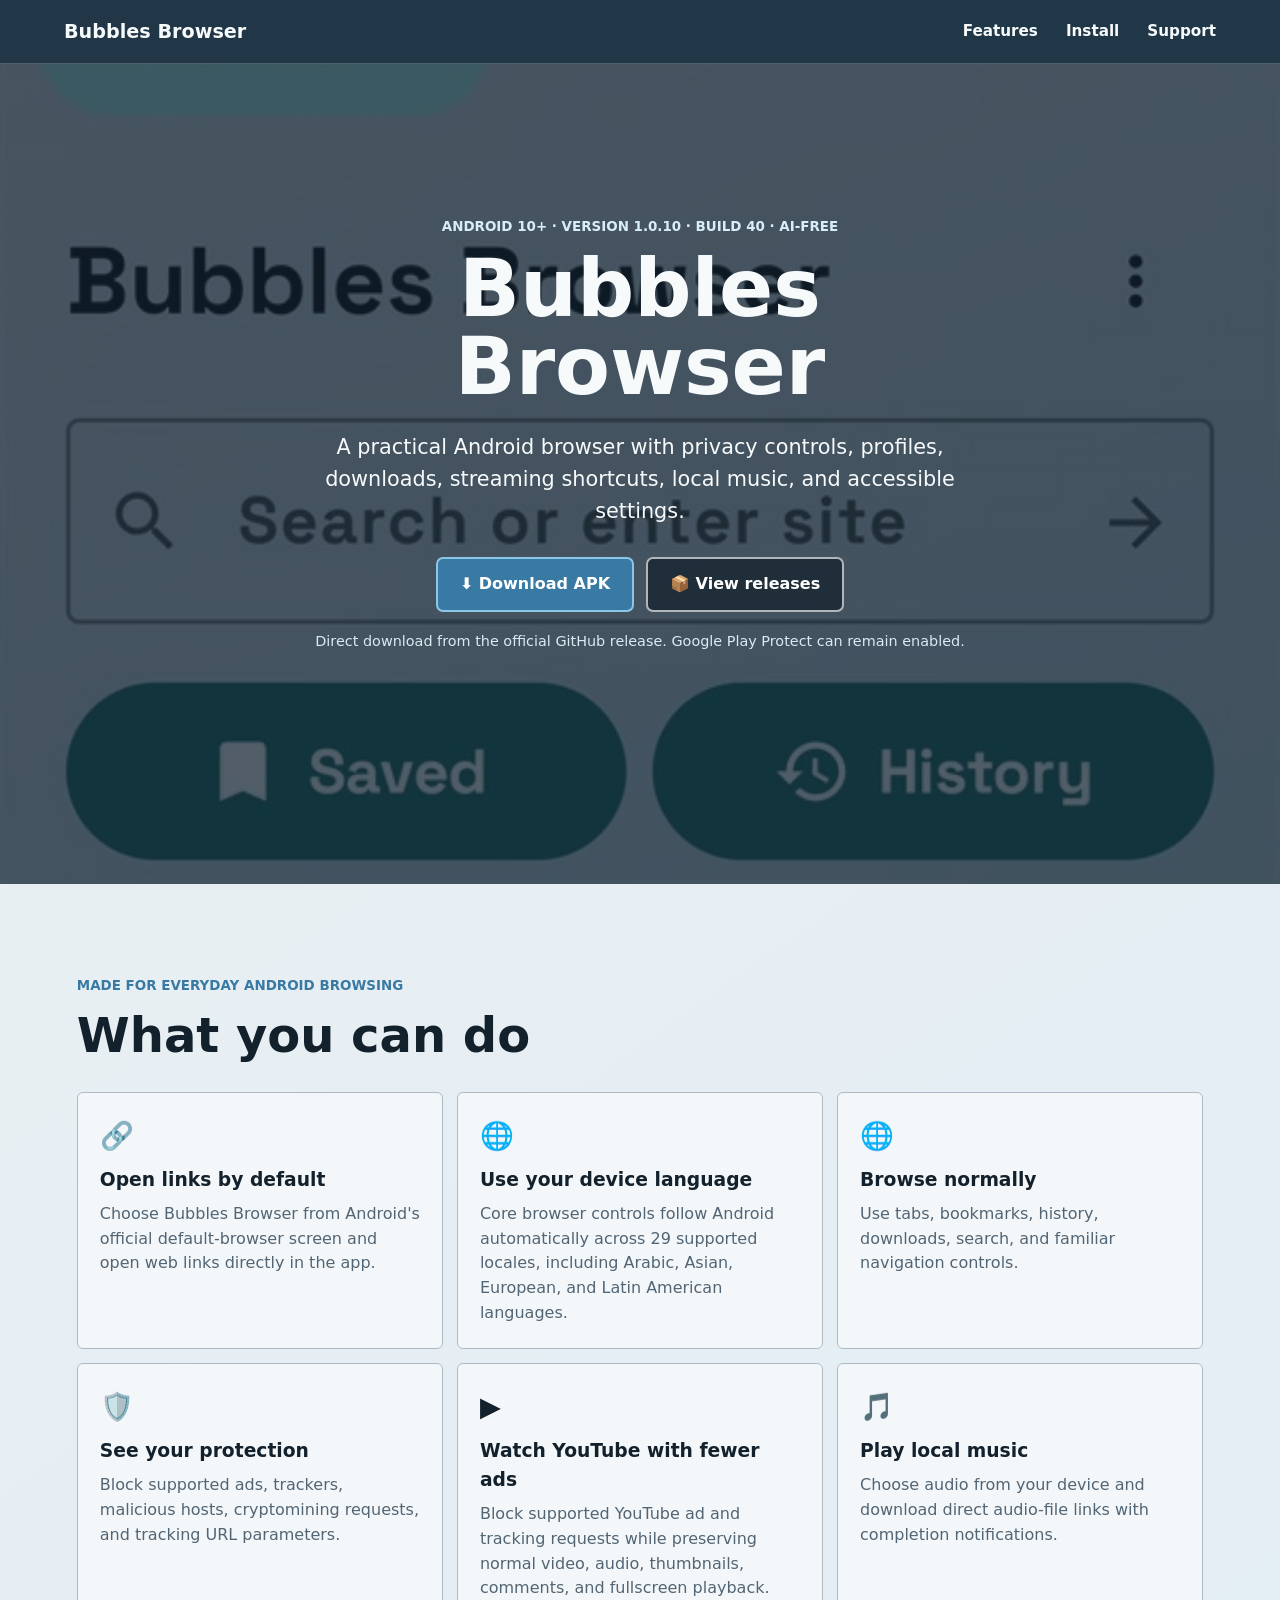
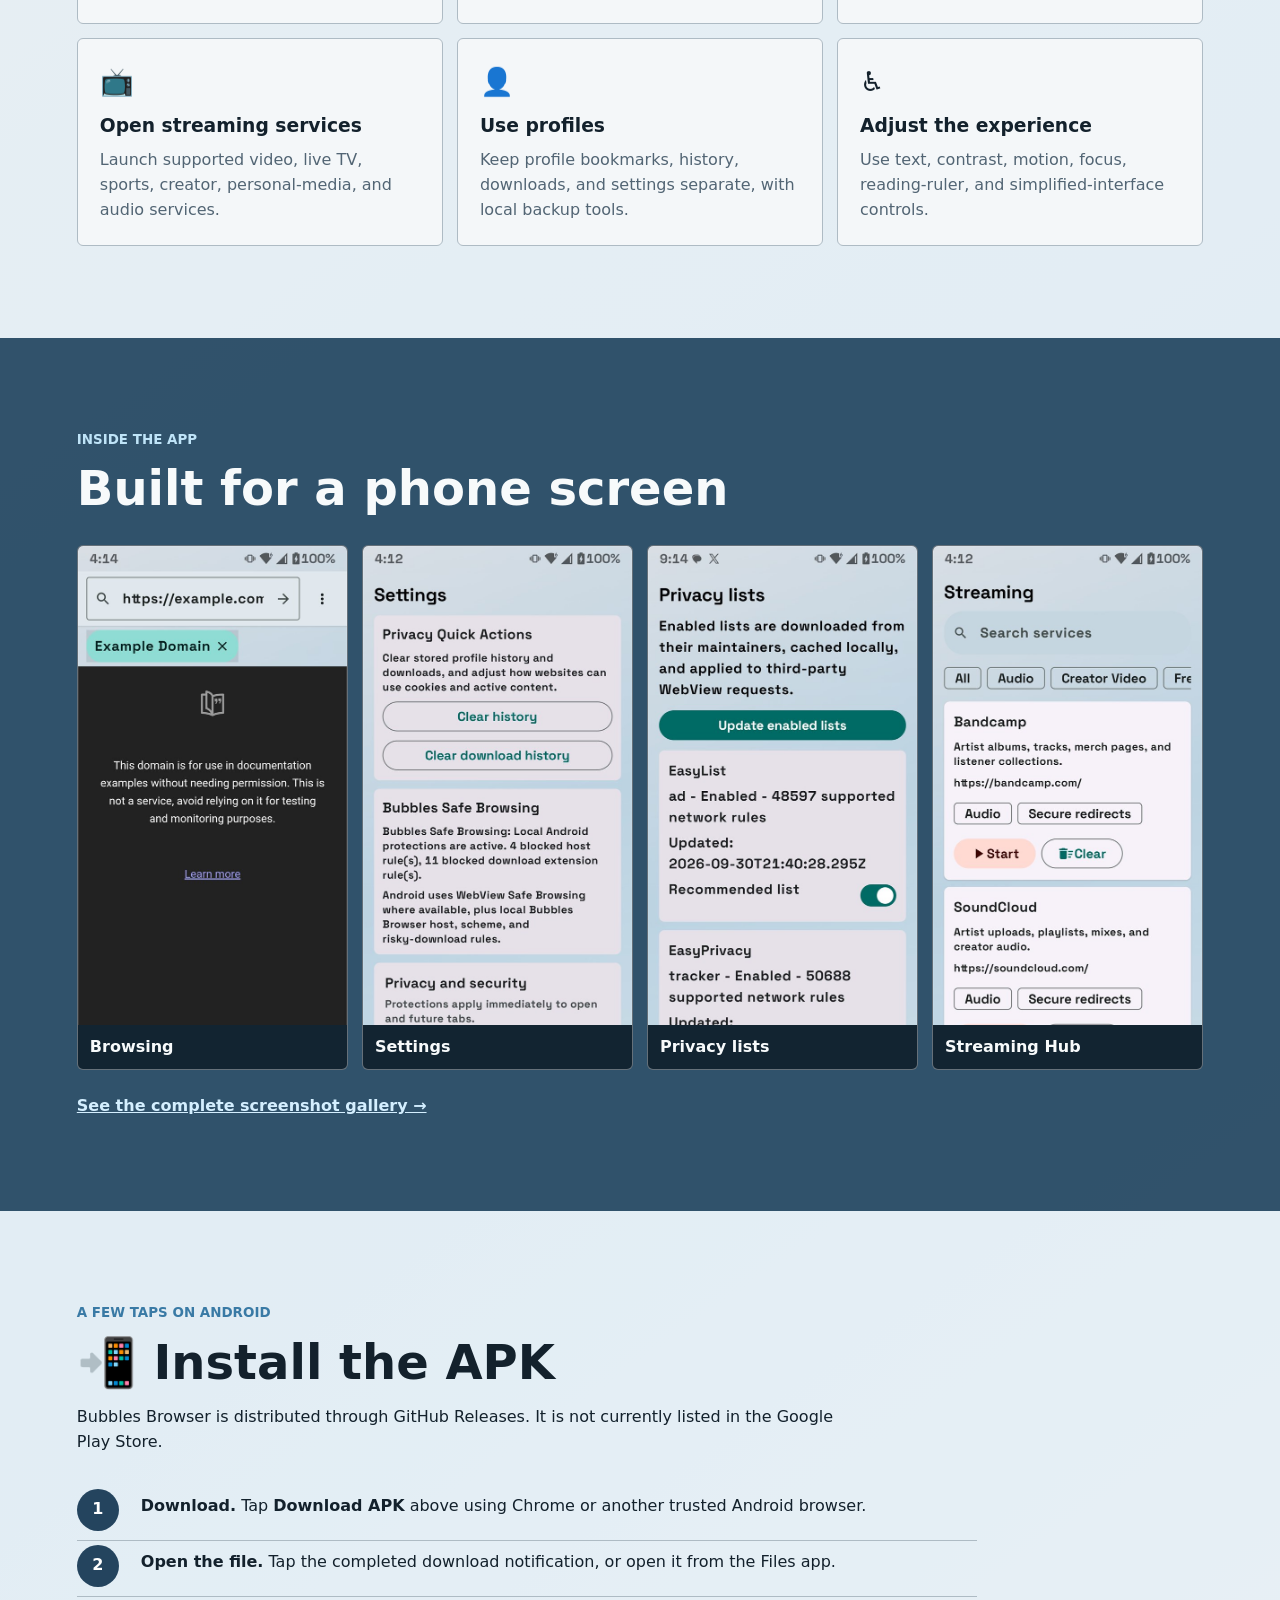
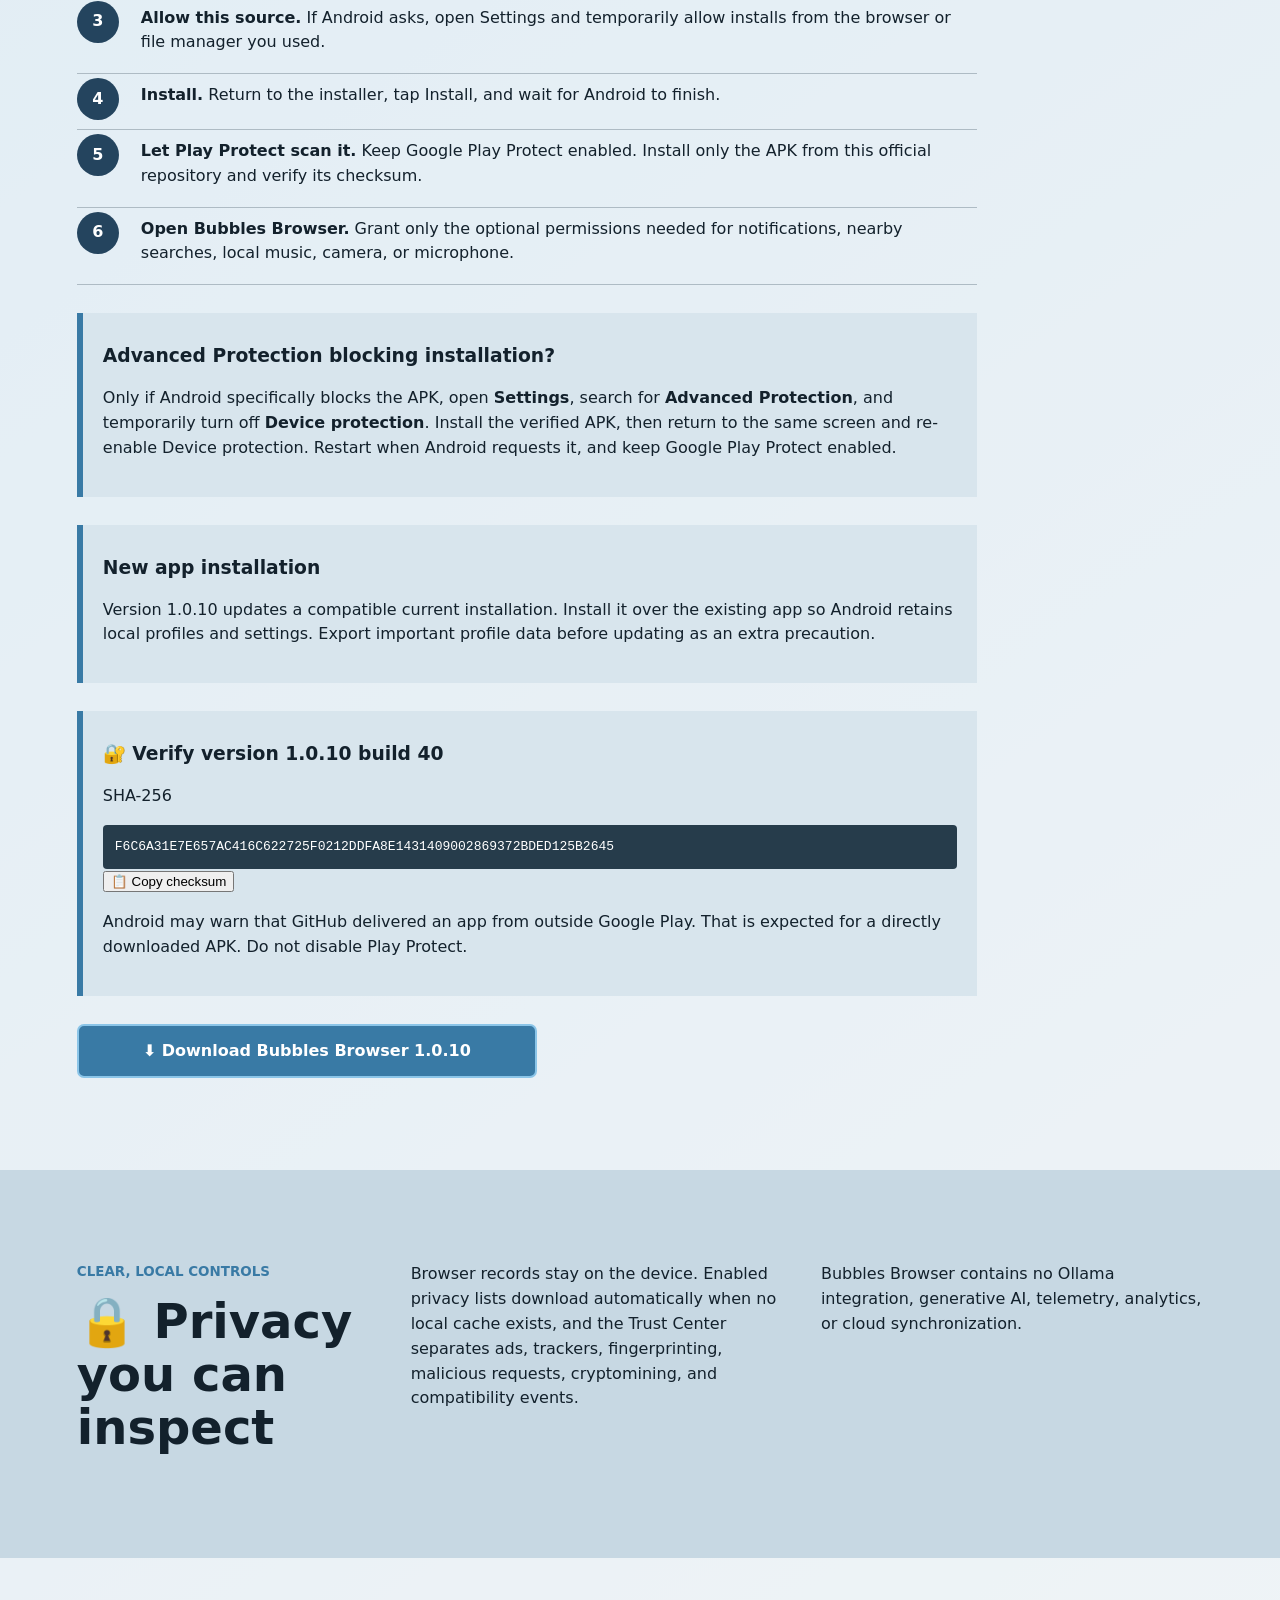
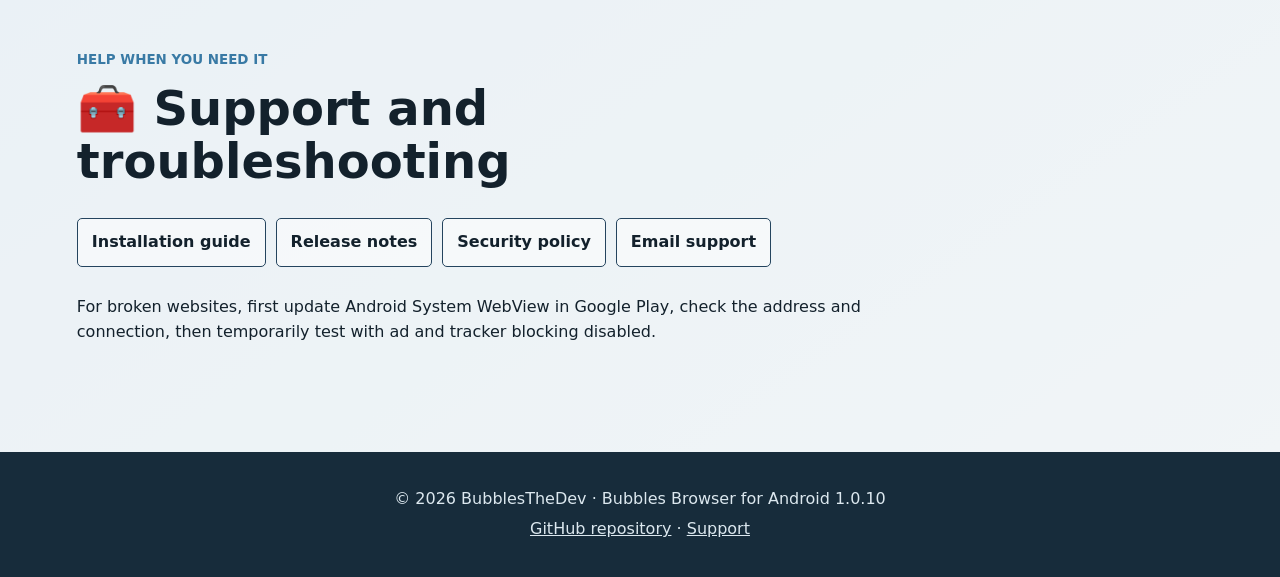
==== commit f6e0ece0: "Publish Bubbles Browser Android 1.0.10 Build 40" ====
--- a/docs/index.html
+++ b/docs/index.html
@@ -25,11 +25,11 @@
       <img src="screenshots/01-home.jpg" alt="Bubbles Browser home screen on Android">
       <div class="hero-shade" aria-hidden="true"></div>
       <div class="hero-content">
-        <p class="version">Android 10+ · Version 1.0.3 · Build 34 · AI-free</p>
+        <p class="version">Android 10+ · Version 1.0.10 · Build 40 · AI-free</p>
         <h1 id="hero-title">Bubbles Browser</h1>
         <p>A practical Android browser with privacy controls, profiles, downloads, streaming shortcuts, local music, and accessible settings.</p>
         <div class="hero-actions">
-          <a class="button primary" href="https://github.com/KernFerm/Bubbles-Browser-Android/releases/latest/download/Bubbles-Browser-Android-v1.0.3.apk">⬇️ Download APK</a>
+          <a class="button primary" href="https://github.com/KernFerm/Bubbles-Browser-Android/releases/latest/download/Bubbles-Browser-Android-v1.0.10.apk">⬇️ Download APK</a>
           <a class="button secondary" href="https://github.com/KernFerm/Bubbles-Browser-Android/releases">📦 View releases</a>
         </div>
         <p class="hero-note">Direct download from the official GitHub release. Google Play Protect can remain enabled.</p>
@@ -42,6 +42,8 @@
         <h2 id="features-title">What you can do</h2>
       </div>
       <div class="feature-grid">
+        <article><span aria-hidden="true">&#128279;</span><h3>Open links by default</h3><p>Choose Bubbles Browser from Android's official default-browser screen and open web links directly in the app.</p></article>
+        <article><span aria-hidden="true">&#127760;</span><h3>Use your device language</h3><p>Core browser controls follow Android automatically across 29 supported locales, including Arabic, Asian, European, and Latin American languages.</p></article>
         <article><span aria-hidden="true">🌐</span><h3>Browse normally</h3><p>Use tabs, bookmarks, history, downloads, search, and familiar navigation controls.</p></article>
         <article><span aria-hidden="true">🛡️</span><h3>See your protection</h3><p>Block supported ads, trackers, malicious hosts, cryptomining requests, and tracking URL parameters.</p></article>
         <article><span aria-hidden="true">▶️</span><h3>Watch YouTube with fewer ads</h3><p>Block supported YouTube ad and tracking requests while preserving normal video, audio, thumbnails, comments, and fullscreen playback.</p></article>
@@ -86,17 +88,17 @@
       </aside>
       <aside class="notice">
         <h3>New app installation</h3>
-        <p>Version 1.0.3 updates a compatible current installation. Install it over the existing app so Android retains local profiles and settings. Export important profile data before updating as an extra precaution.</p>
+        <p>Version 1.0.10 updates a compatible current installation. Install it over the existing app so Android retains local profiles and settings. Export important profile data before updating as an extra precaution.</p>
       </aside>
       <aside class="notice">
-        <h3>🔐 Verify version 1.0.3 build 34</h3>
+        <h3>🔐 Verify version 1.0.10 build 40</h3>
         <p>SHA-256</p>
-        <code id="apk-checksum">1E790A9D4C88D08F9AFD666DDFEDB952E5B8699A50901886557F6FF5BFC634B8</code>
+        <code id="apk-checksum">F6C6A31E7E657AC416C622725F0212DDFA8E1431409002869372BDED125B2645</code>
         <button class="copy-button" type="button" data-copy-target="apk-checksum">📋 Copy checksum</button>
         <span class="copy-status" role="status" aria-live="polite"></span>
         <p>Android may warn that GitHub delivered an app from outside Google Play. That is expected for a directly downloaded APK. Do not disable Play Protect.</p>
       </aside>
-      <a class="button primary standalone" href="https://github.com/KernFerm/Bubbles-Browser-Android/releases/latest/download/Bubbles-Browser-Android-v1.0.3.apk">⬇️ Download Bubbles Browser 1.0.3</a>
+      <a class="button primary standalone" href="https://github.com/KernFerm/Bubbles-Browser-Android/releases/latest/download/Bubbles-Browser-Android-v1.0.10.apk">⬇️ Download Bubbles Browser 1.0.10</a>
     </section>
 
     <section class="privacy" aria-labelledby="privacy-title">
@@ -124,7 +126,7 @@
   </main>
 
   <footer>
-    <p>© <span id="current-year">2026</span> BubblesTheDev · Bubbles Browser for Android 1.0.3</p>
+    <p>© <span id="current-year">2026</span> BubblesTheDev · Bubbles Browser for Android 1.0.10</p>
     <p><a href="https://github.com/KernFerm/Bubbles-Browser-Android">GitHub repository</a> · <a href="mailto:support.bubblesthedev.webbrowser@gmail.com">Support</a></p>
   </footer>
 </body>
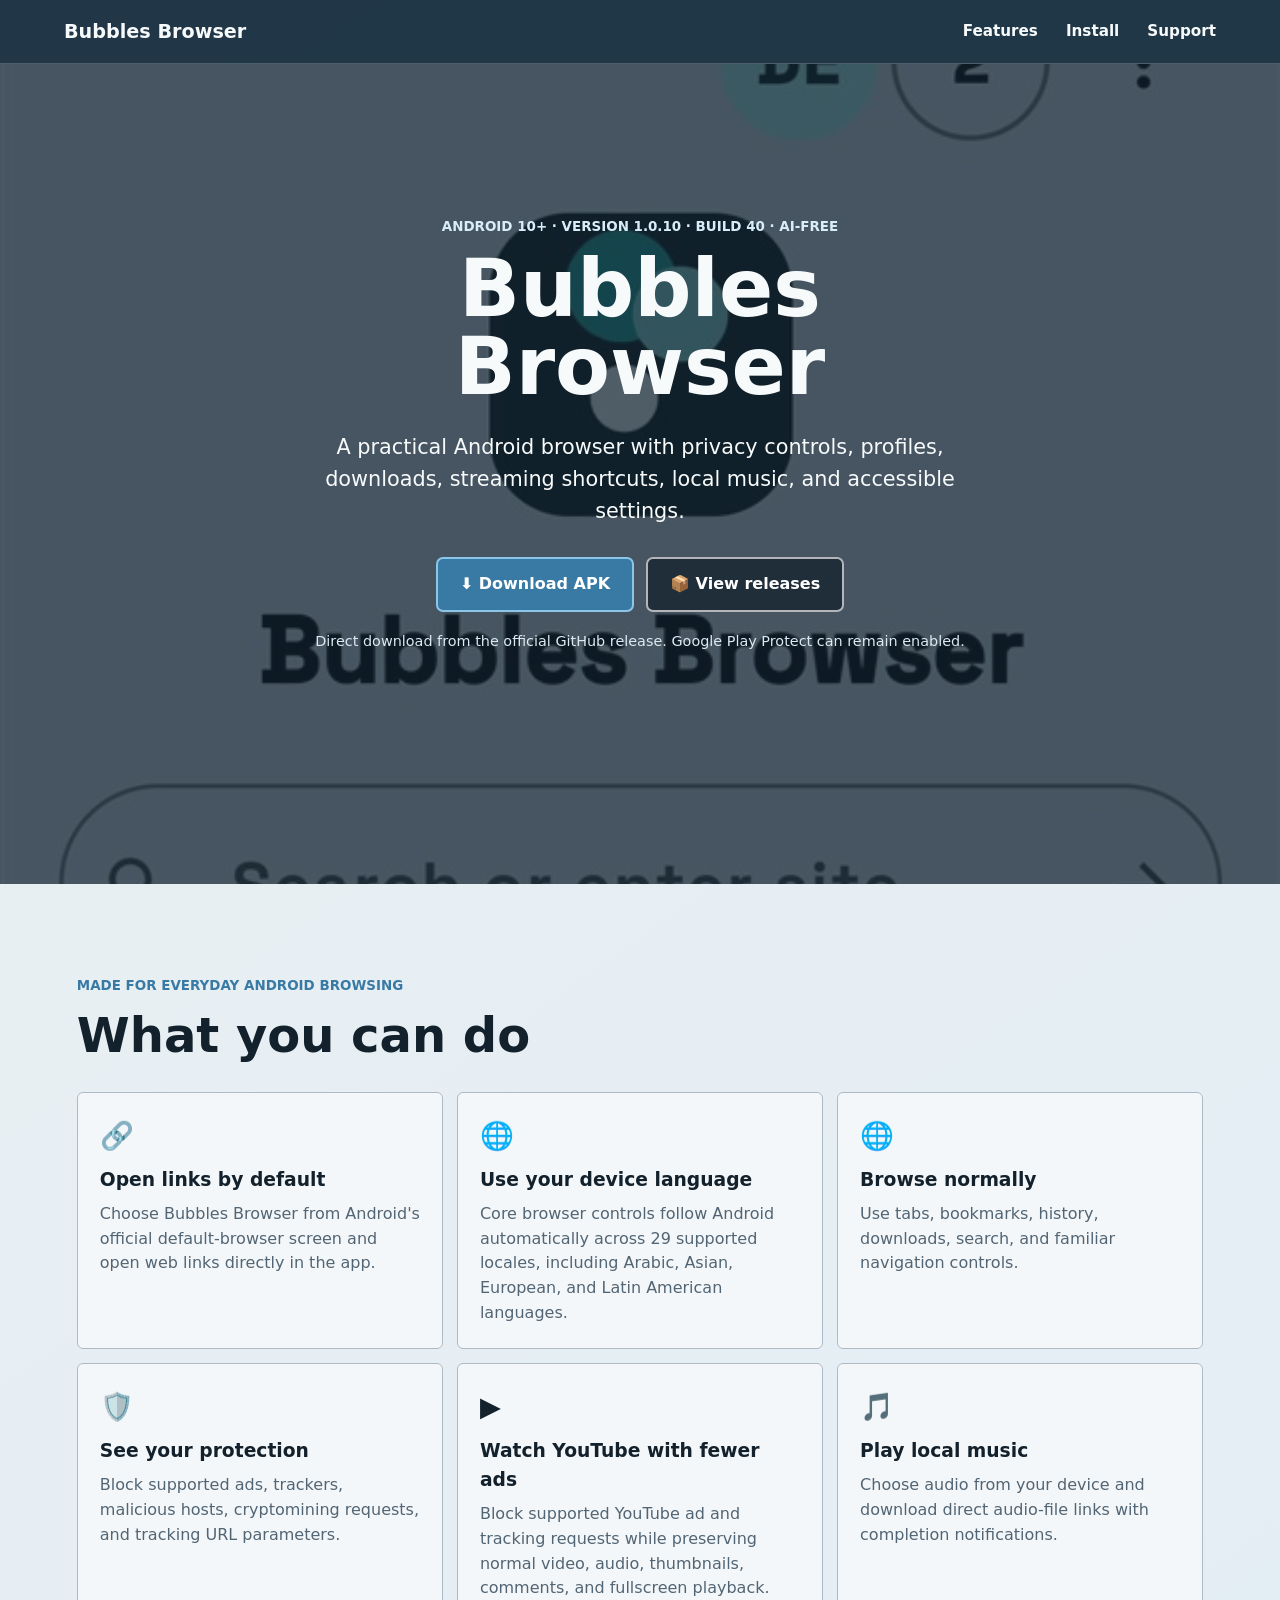
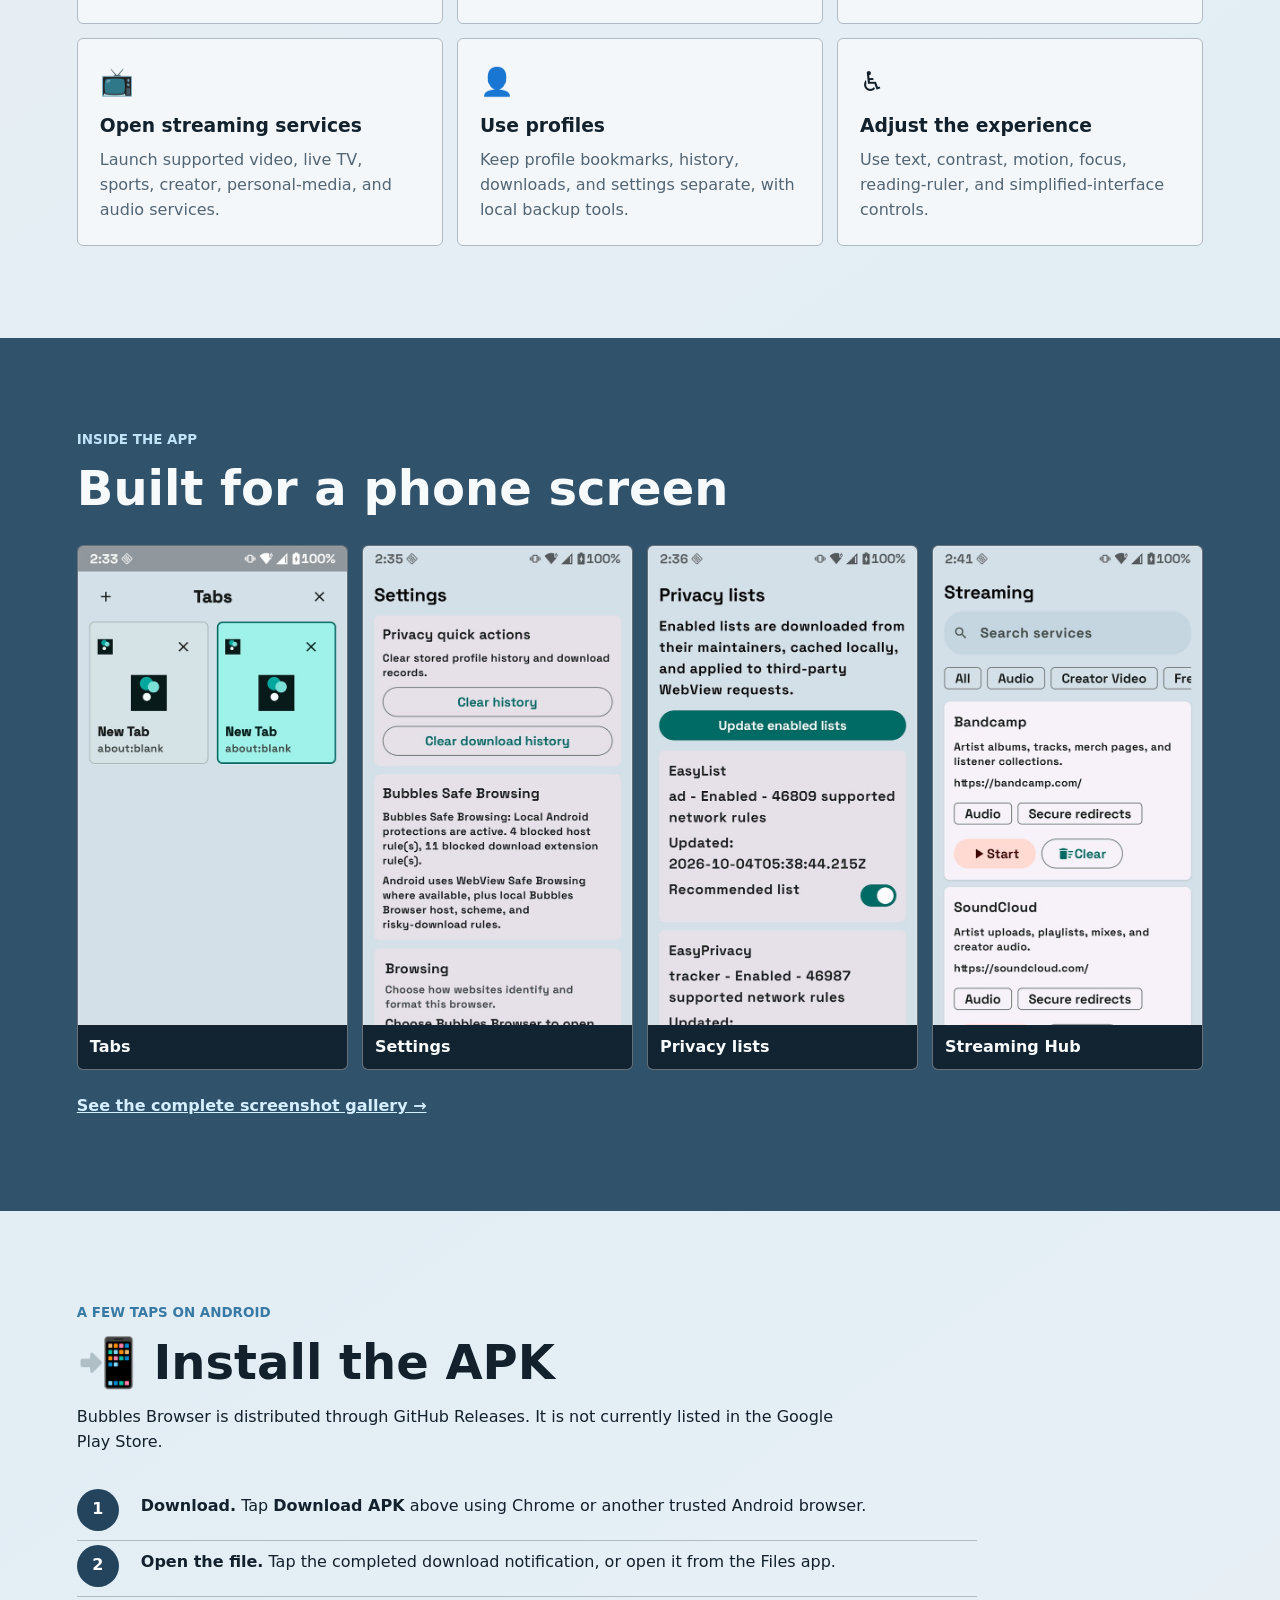
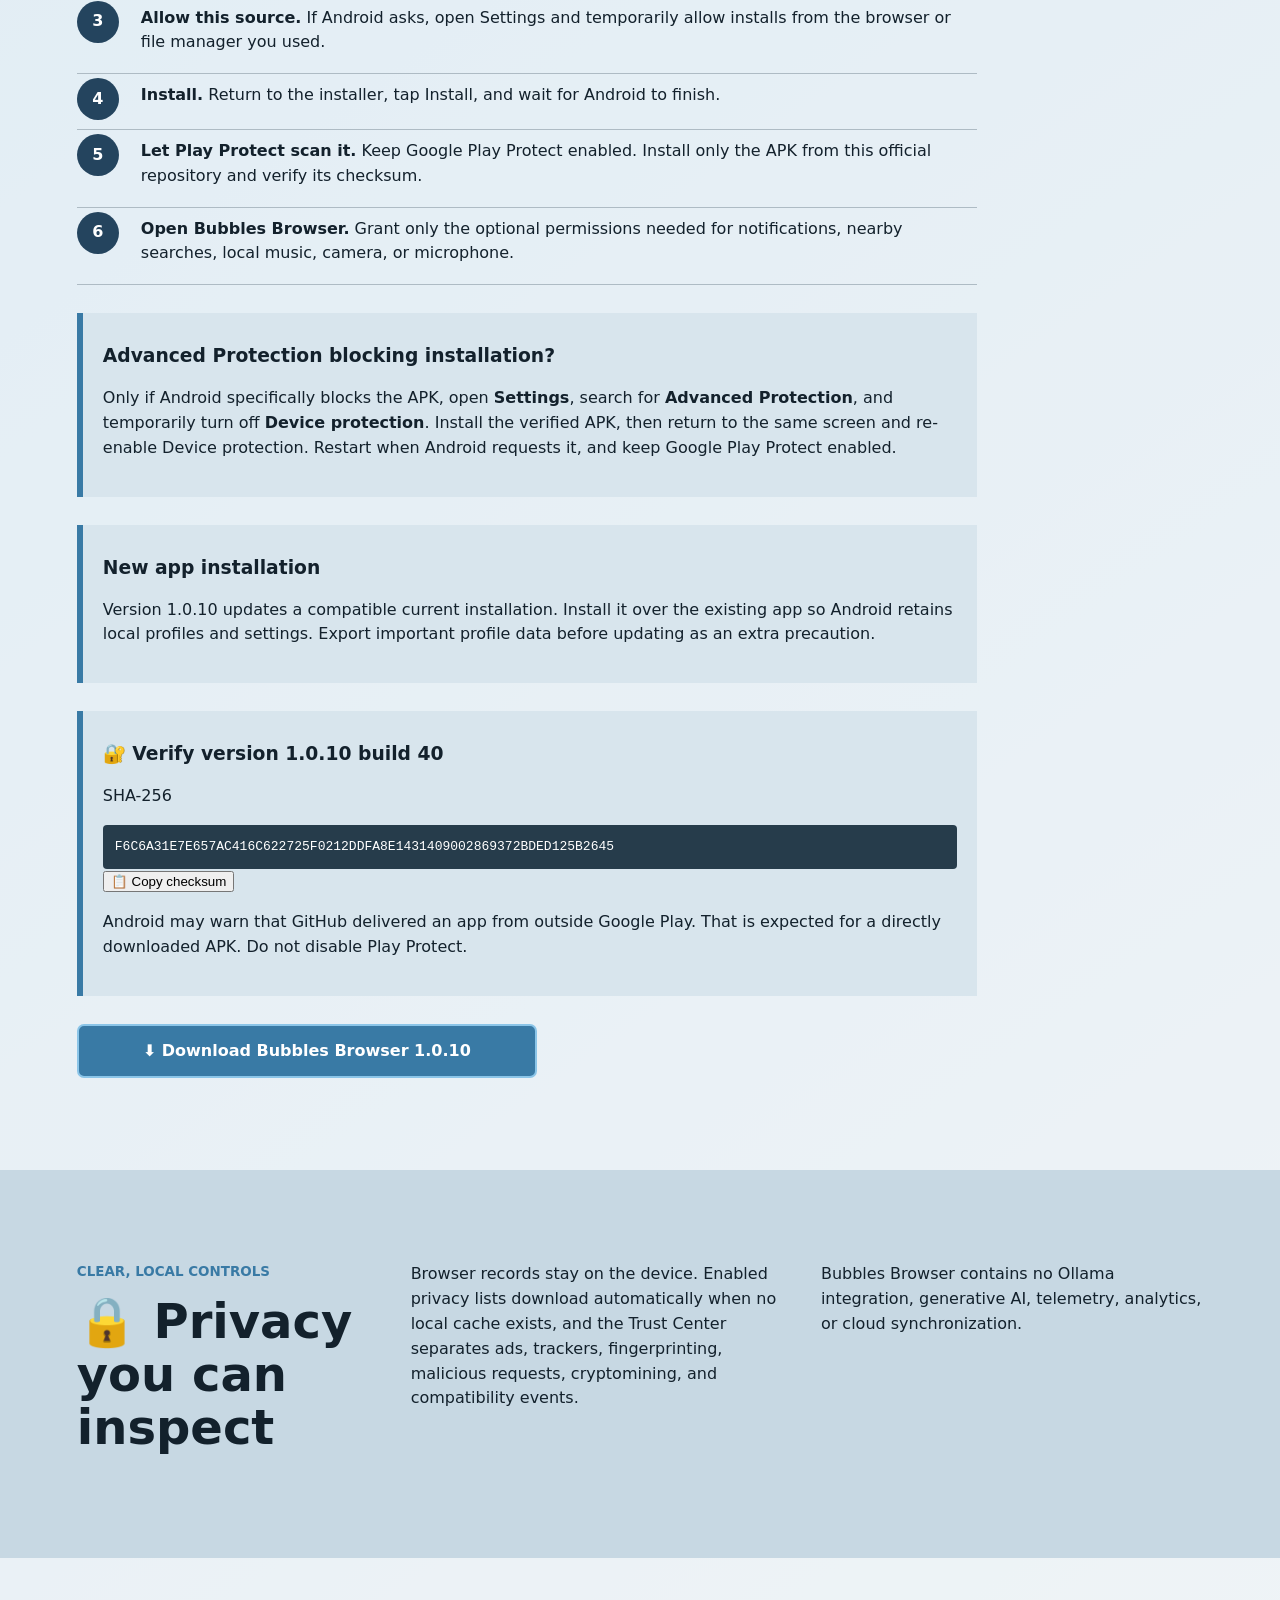
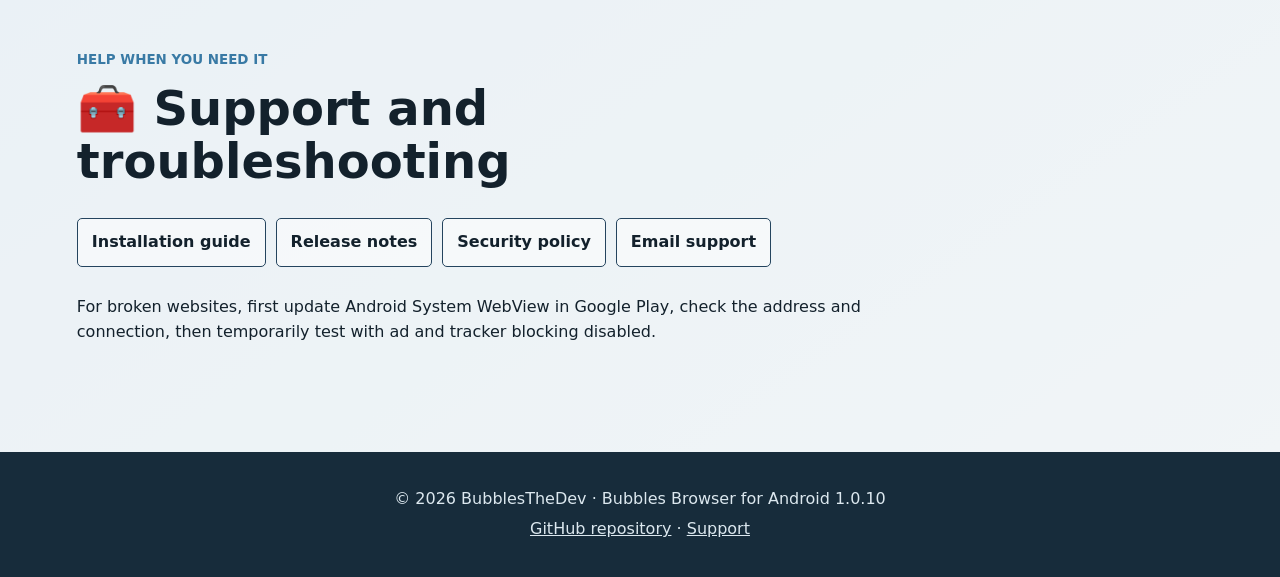
==== commit 88923fd1: "Refresh application screenshot gallery" ====
--- a/docs/index.html
+++ b/docs/index.html
@@ -60,10 +60,10 @@
         <h2 id="screens-title">Built for a phone screen</h2>
       </div>
       <div class="screen-strip">
-        <figure><img loading="lazy" src="screenshots/02-browsing.jpg" alt="A website open in Bubbles Browser"><figcaption>Browsing</figcaption></figure>
+        <figure><img loading="lazy" src="screenshots/02-tabs.jpg" alt="Bubbles Browser tab manager"><figcaption>Tabs</figcaption></figure>
         <figure><img loading="lazy" src="screenshots/09-settings-overview.jpg" alt="Bubbles Browser settings"><figcaption>Settings</figcaption></figure>
-        <figure><img loading="lazy" src="screenshots/12-privacy-lists.jpg" alt="Privacy lists in Bubbles Browser"><figcaption>Privacy lists</figcaption></figure>
-        <figure><img loading="lazy" src="screenshots/19-streaming-hub.jpg" alt="Streaming Hub in Bubbles Browser"><figcaption>Streaming Hub</figcaption></figure>
+        <figure><img loading="lazy" src="screenshots/13-privacy-lists.jpg" alt="Privacy lists in Bubbles Browser"><figcaption>Privacy lists</figcaption></figure>
+        <figure><img loading="lazy" src="screenshots/20-streaming-hub.jpg" alt="Streaming Hub in Bubbles Browser"><figcaption>Streaming Hub</figcaption></figure>
       </div>
       <a class="text-link" href="screenshots/">See the complete screenshot gallery →</a>
     </section>
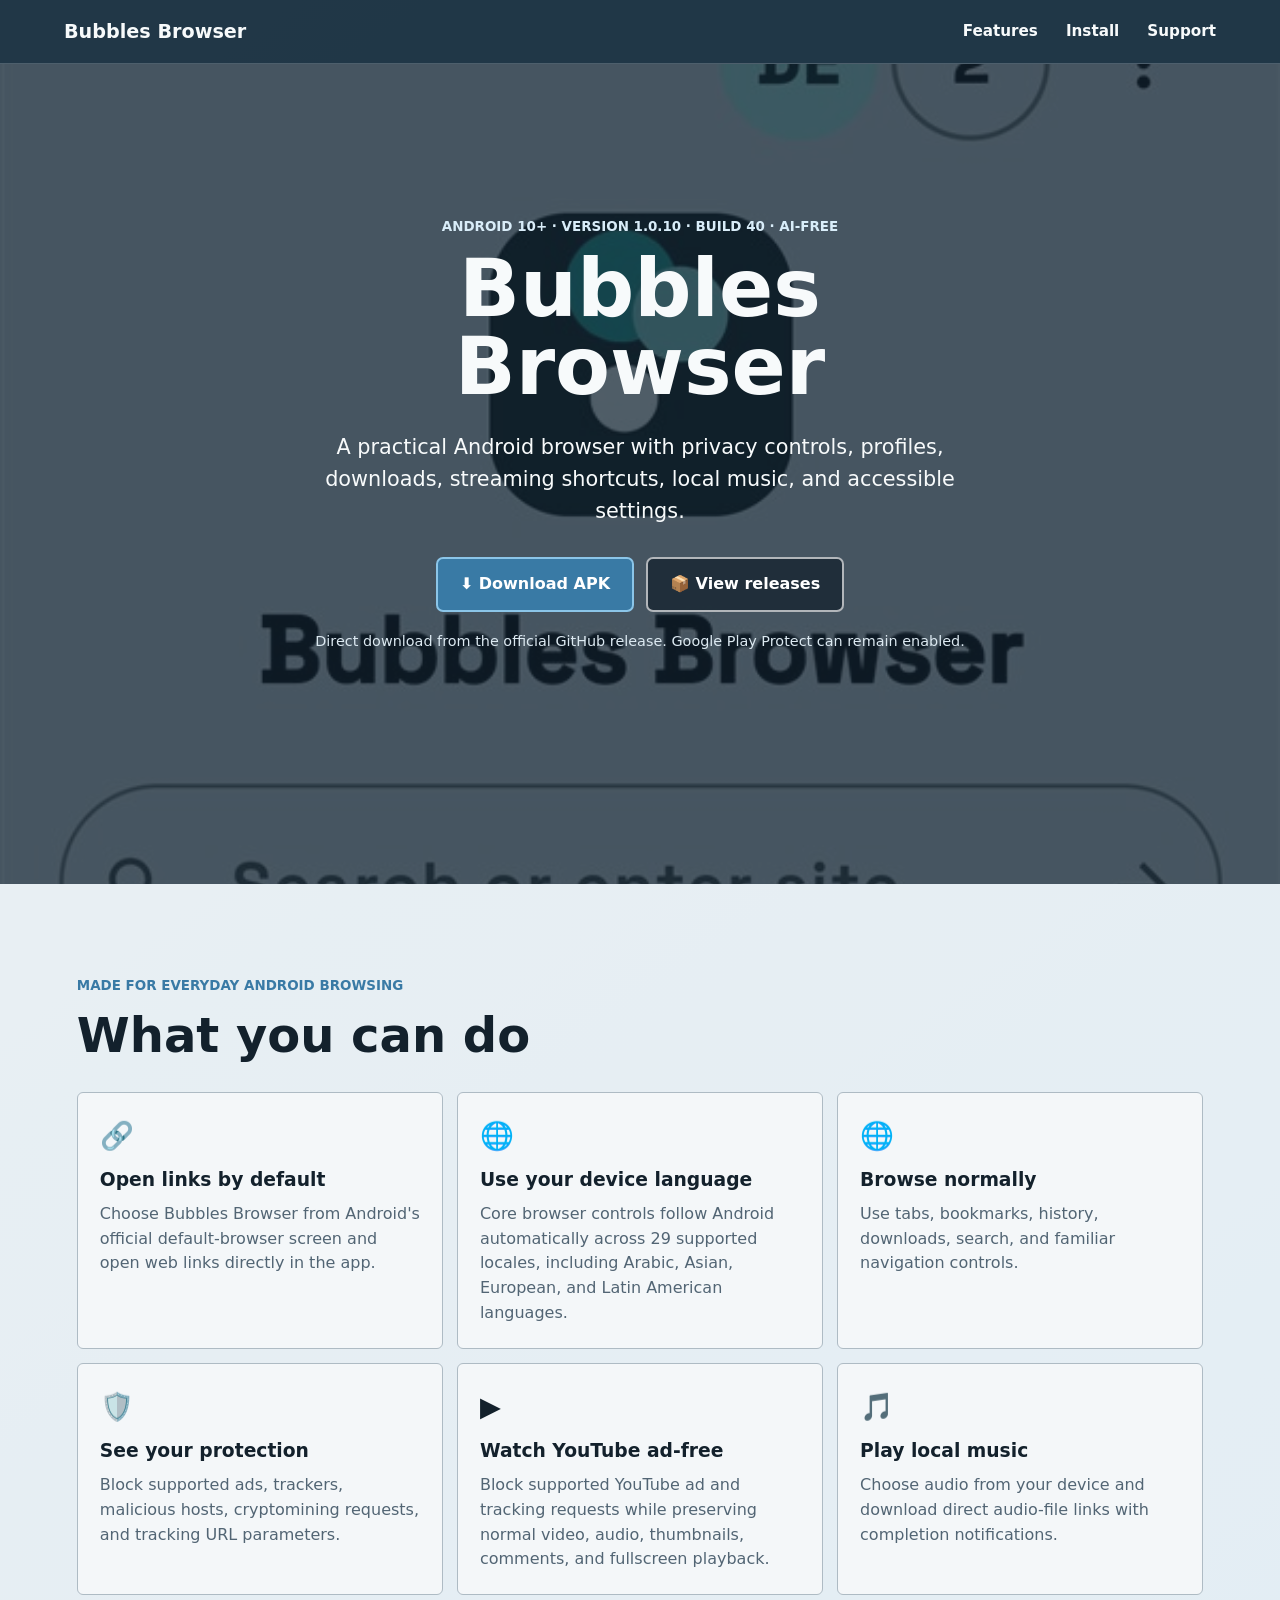
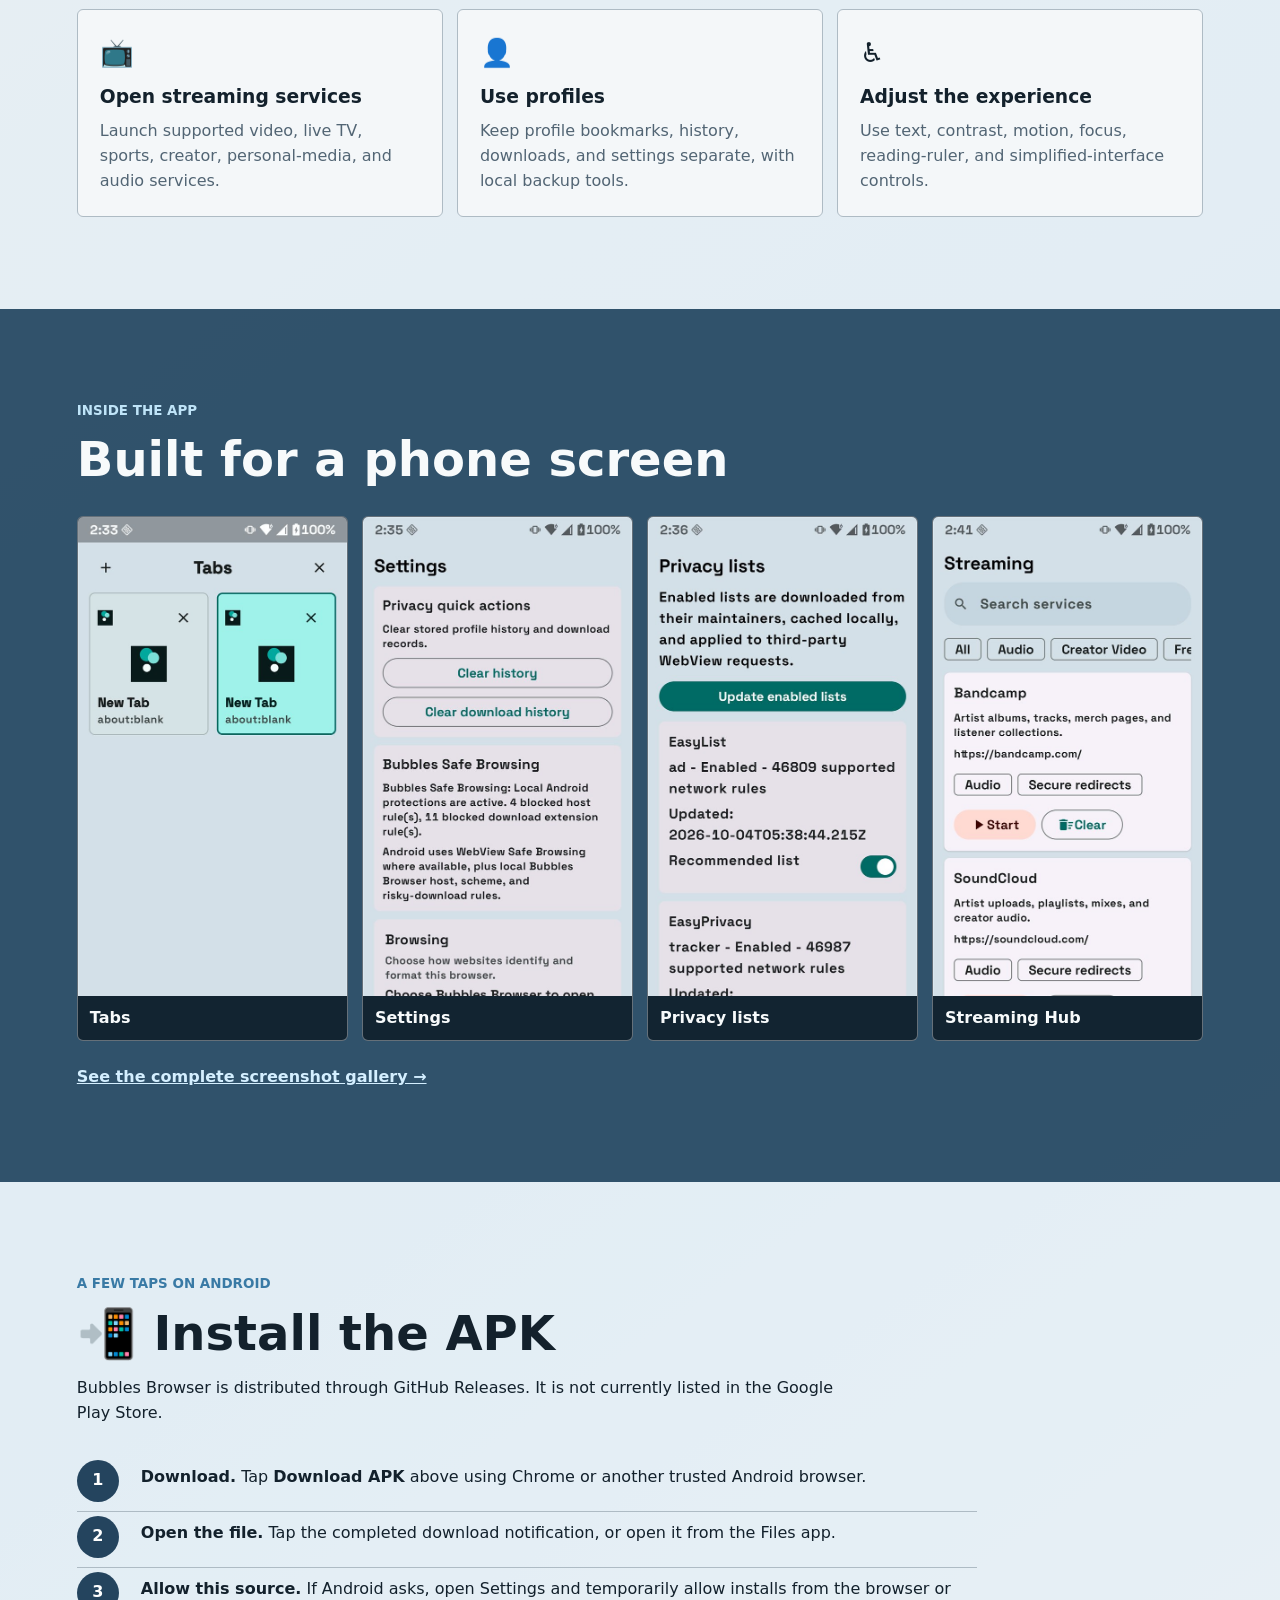
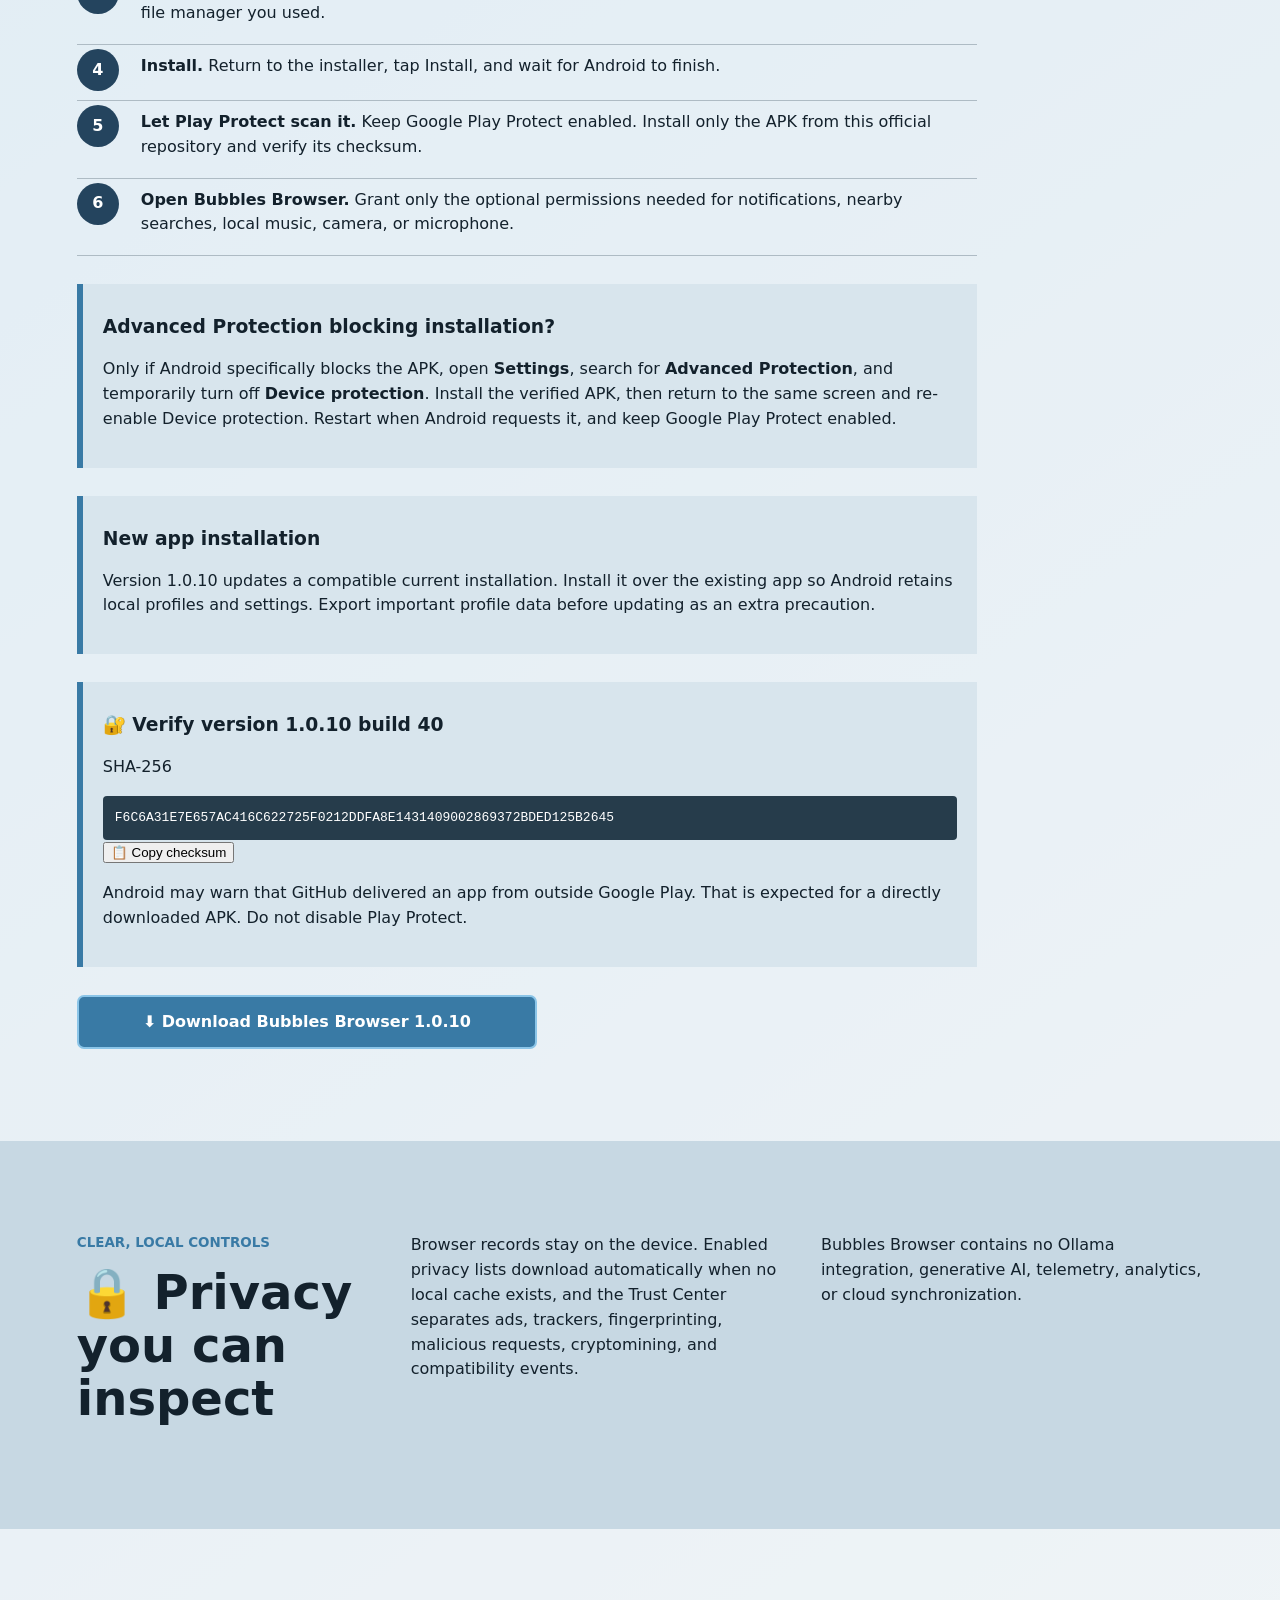
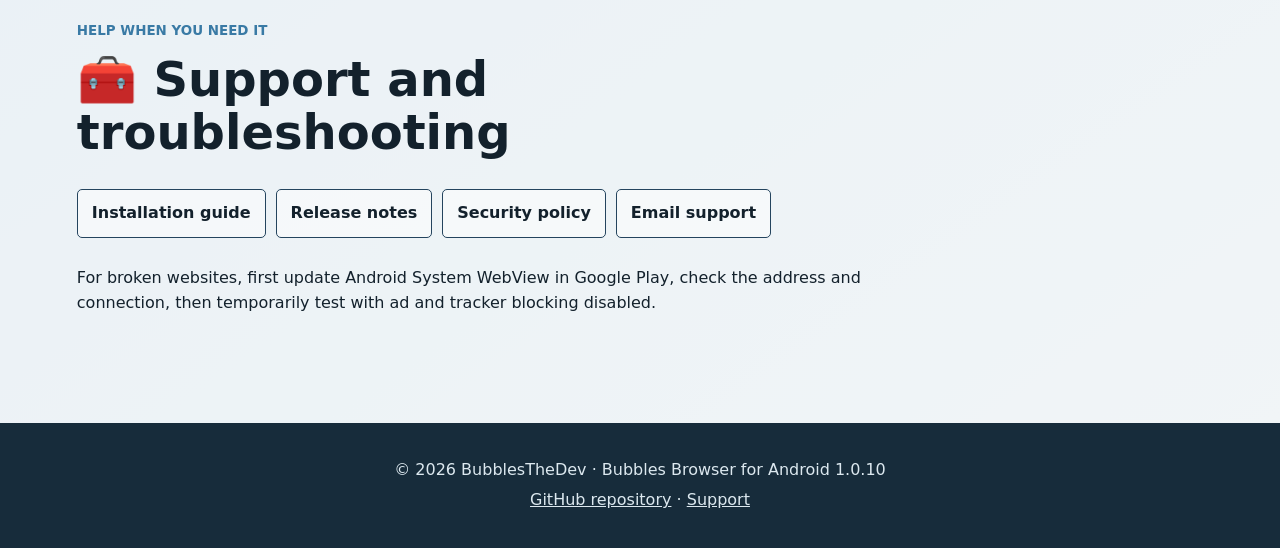
==== commit 78f542e7: "Update YouTube ad-free feature wording" ====
--- a/docs/index.html
+++ b/docs/index.html
@@ -46,7 +46,7 @@
         <article><span aria-hidden="true">&#127760;</span><h3>Use your device language</h3><p>Core browser controls follow Android automatically across 29 supported locales, including Arabic, Asian, European, and Latin American languages.</p></article>
         <article><span aria-hidden="true">🌐</span><h3>Browse normally</h3><p>Use tabs, bookmarks, history, downloads, search, and familiar navigation controls.</p></article>
         <article><span aria-hidden="true">🛡️</span><h3>See your protection</h3><p>Block supported ads, trackers, malicious hosts, cryptomining requests, and tracking URL parameters.</p></article>
-        <article><span aria-hidden="true">▶️</span><h3>Watch YouTube with fewer ads</h3><p>Block supported YouTube ad and tracking requests while preserving normal video, audio, thumbnails, comments, and fullscreen playback.</p></article>
+        <article><span aria-hidden="true">▶️</span><h3>Watch YouTube ad-free</h3><p>Block supported YouTube ad and tracking requests while preserving normal video, audio, thumbnails, comments, and fullscreen playback.</p></article>
         <article><span aria-hidden="true">🎵</span><h3>Play local music</h3><p>Choose audio from your device and download direct audio-file links with completion notifications.</p></article>
         <article><span aria-hidden="true">📺</span><h3>Open streaming services</h3><p>Launch supported video, live TV, sports, creator, personal-media, and audio services.</p></article>
         <article><span aria-hidden="true">👤</span><h3>Use profiles</h3><p>Keep profile bookmarks, history, downloads, and settings separate, with local backup tools.</p></article>
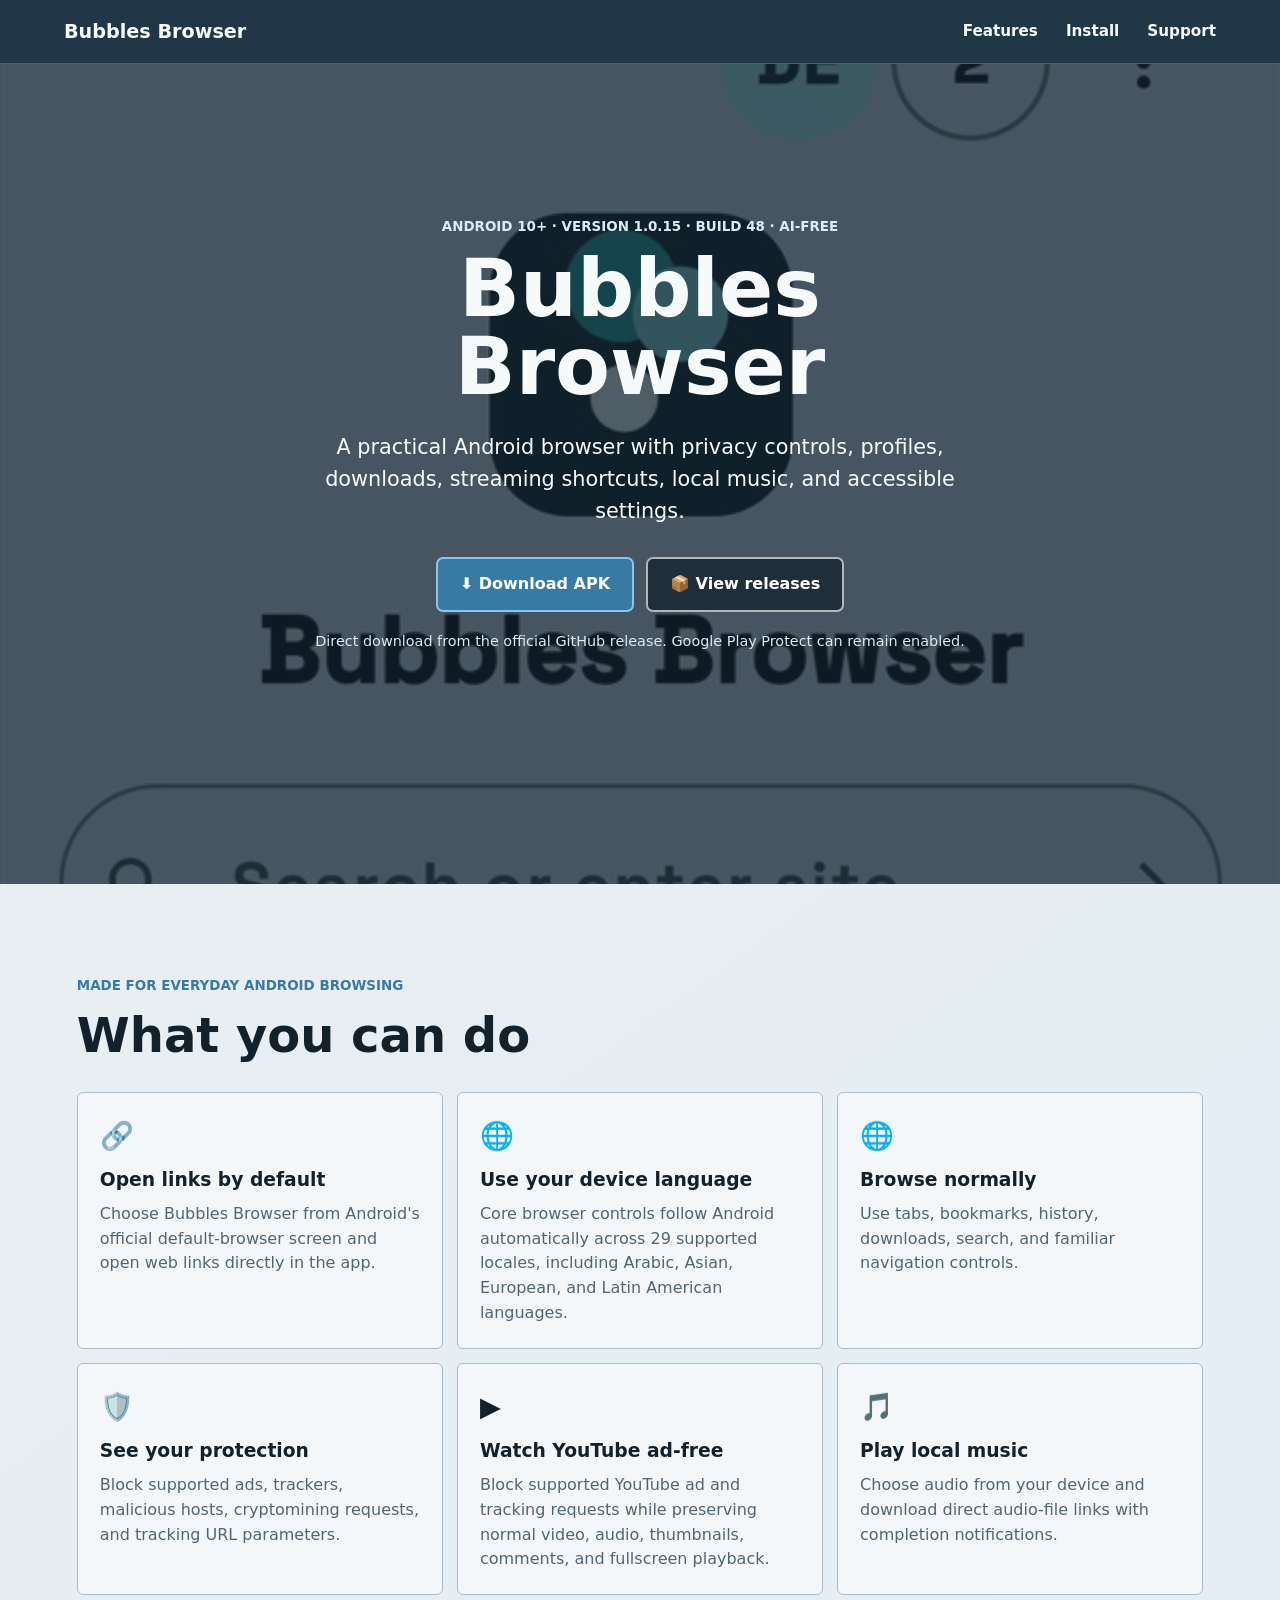
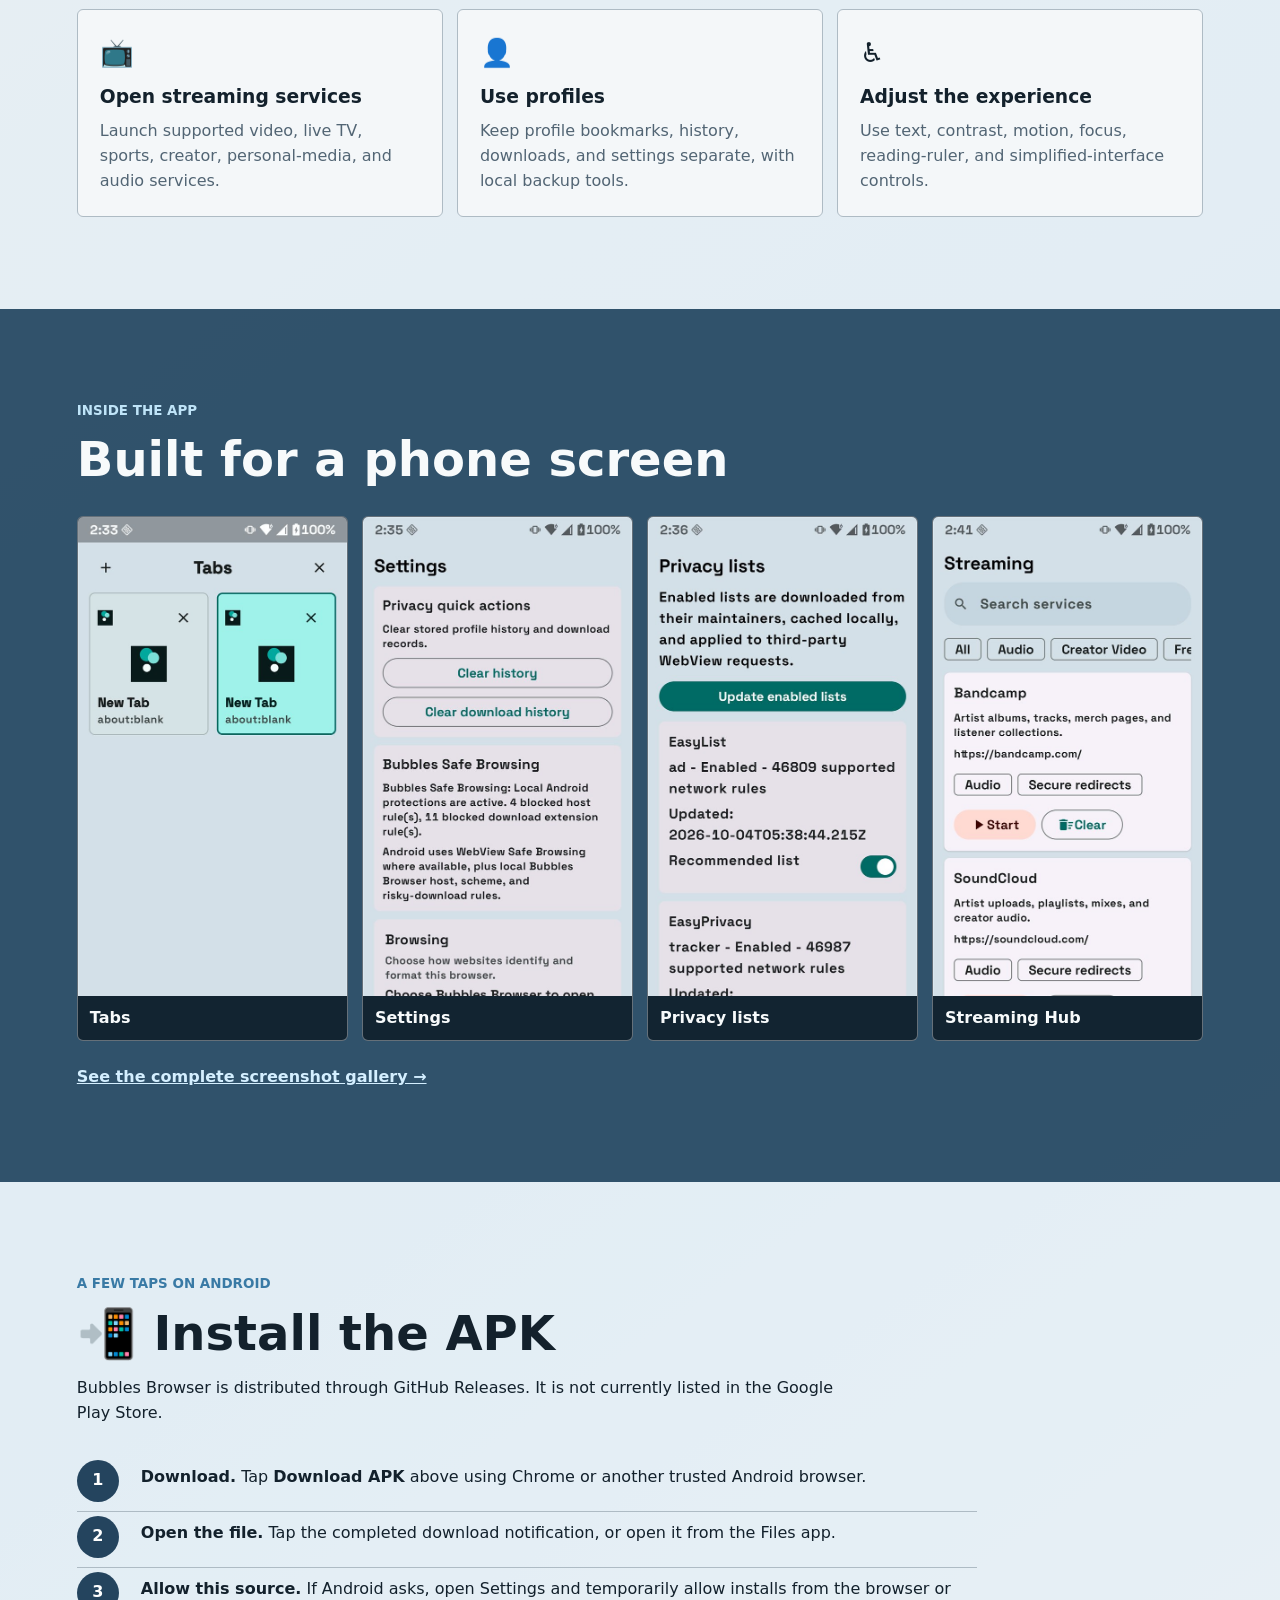
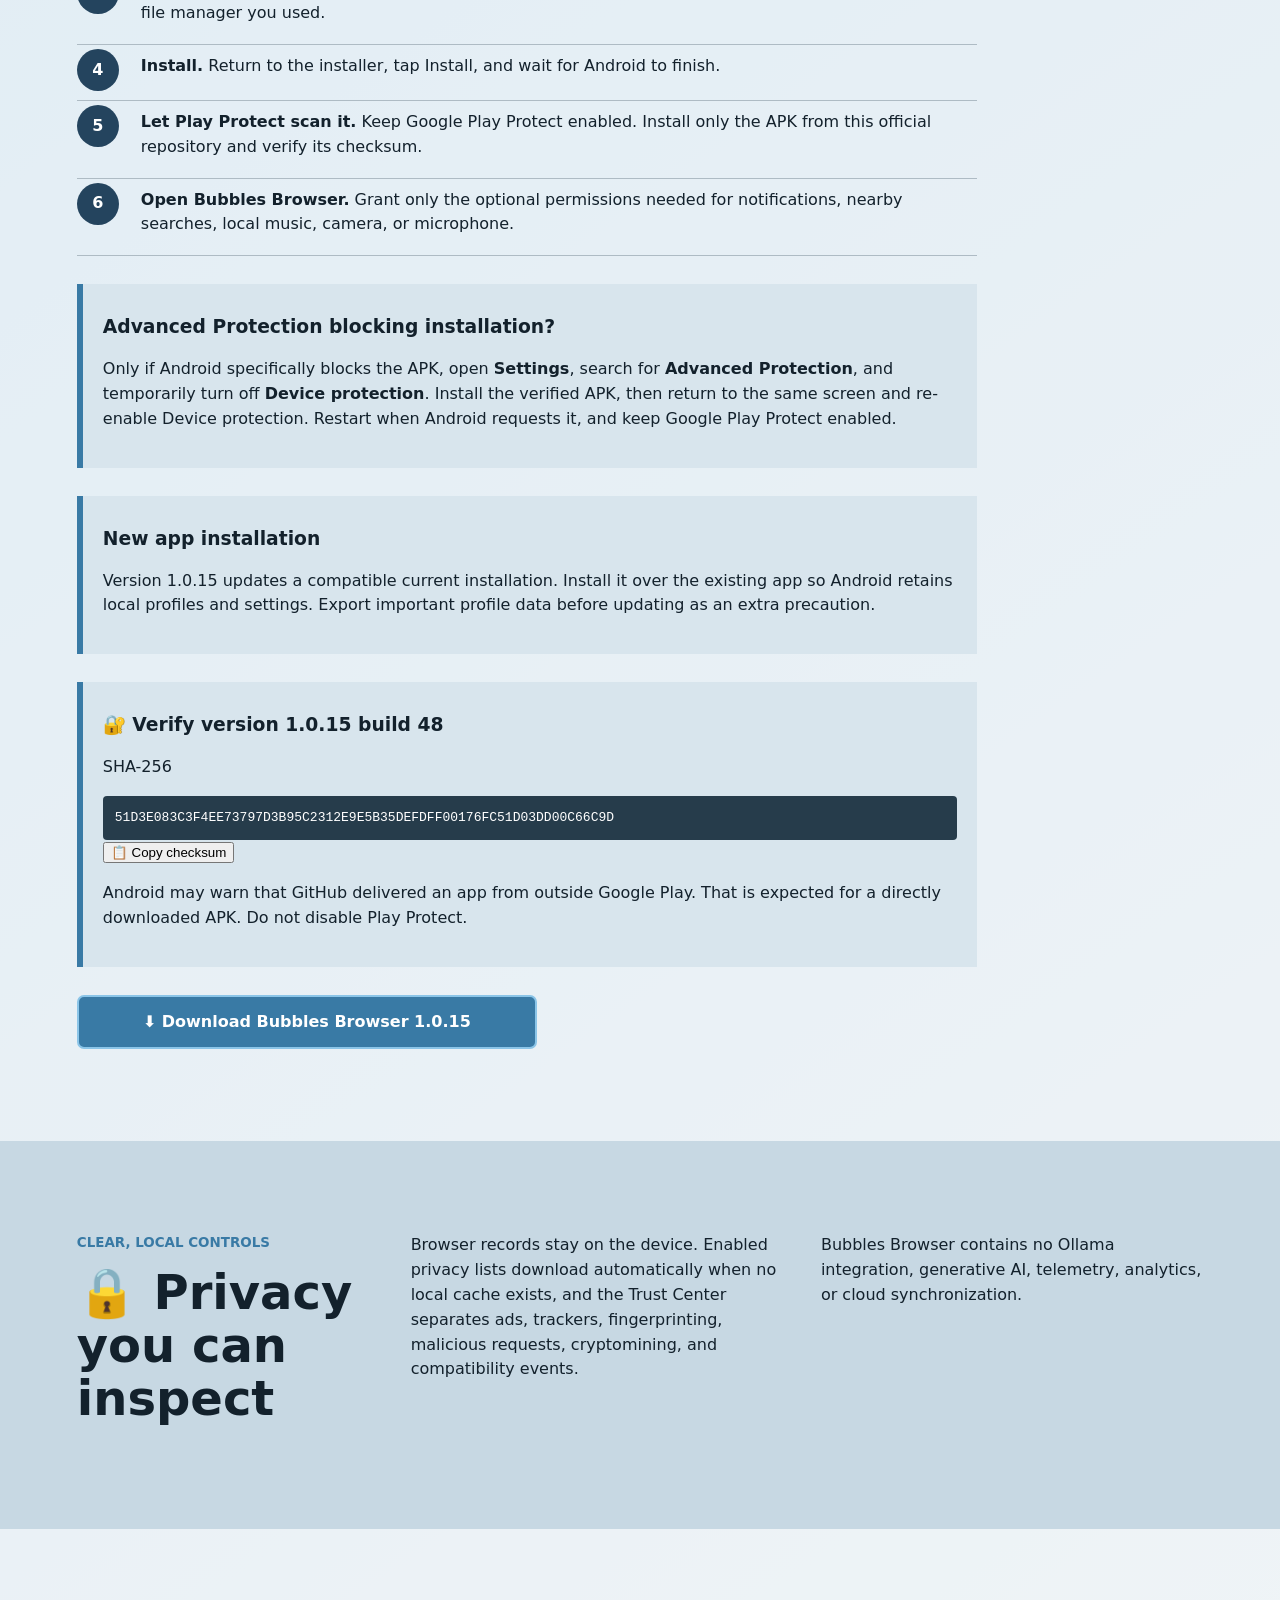
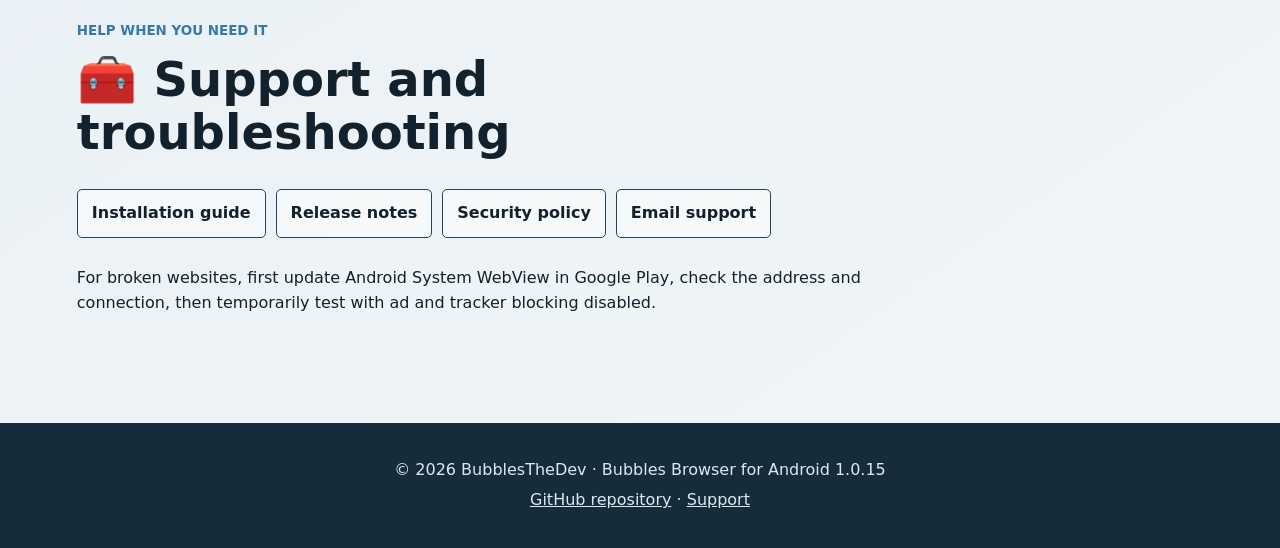
==== commit fec47f0c: "Release Bubbles Browser 1.0.15 build 48" ====
--- a/docs/index.html
+++ b/docs/index.html
@@ -25,11 +25,11 @@
       <img src="screenshots/01-home.jpg" alt="Bubbles Browser home screen on Android">
       <div class="hero-shade" aria-hidden="true"></div>
       <div class="hero-content">
-        <p class="version">Android 10+ · Version 1.0.10 · Build 40 · AI-free</p>
+        <p class="version">Android 10+ · Version 1.0.15 · Build 48 · AI-free</p>
         <h1 id="hero-title">Bubbles Browser</h1>
         <p>A practical Android browser with privacy controls, profiles, downloads, streaming shortcuts, local music, and accessible settings.</p>
         <div class="hero-actions">
-          <a class="button primary" href="https://github.com/KernFerm/Bubbles-Browser-Android/releases/latest/download/Bubbles-Browser-Android-v1.0.10.apk">⬇️ Download APK</a>
+          <a class="button primary" href="https://github.com/KernFerm/Bubbles-Browser-Android/releases/latest/download/Bubbles-Browser-Android-v1.0.15.apk">⬇️ Download APK</a>
           <a class="button secondary" href="https://github.com/KernFerm/Bubbles-Browser-Android/releases">📦 View releases</a>
         </div>
         <p class="hero-note">Direct download from the official GitHub release. Google Play Protect can remain enabled.</p>
@@ -88,17 +88,17 @@
       </aside>
       <aside class="notice">
         <h3>New app installation</h3>
-        <p>Version 1.0.10 updates a compatible current installation. Install it over the existing app so Android retains local profiles and settings. Export important profile data before updating as an extra precaution.</p>
+        <p>Version 1.0.15 updates a compatible current installation. Install it over the existing app so Android retains local profiles and settings. Export important profile data before updating as an extra precaution.</p>
       </aside>
       <aside class="notice">
-        <h3>🔐 Verify version 1.0.10 build 40</h3>
+        <h3>🔐 Verify version 1.0.15 build 48</h3>
         <p>SHA-256</p>
-        <code id="apk-checksum">F6C6A31E7E657AC416C622725F0212DDFA8E1431409002869372BDED125B2645</code>
+        <code id="apk-checksum">51D3E083C3F4EE73797D3B95C2312E9E5B35DEFDFF00176FC51D03DD00C66C9D</code>
         <button class="copy-button" type="button" data-copy-target="apk-checksum">📋 Copy checksum</button>
         <span class="copy-status" role="status" aria-live="polite"></span>
         <p>Android may warn that GitHub delivered an app from outside Google Play. That is expected for a directly downloaded APK. Do not disable Play Protect.</p>
       </aside>
-      <a class="button primary standalone" href="https://github.com/KernFerm/Bubbles-Browser-Android/releases/latest/download/Bubbles-Browser-Android-v1.0.10.apk">⬇️ Download Bubbles Browser 1.0.10</a>
+      <a class="button primary standalone" href="https://github.com/KernFerm/Bubbles-Browser-Android/releases/latest/download/Bubbles-Browser-Android-v1.0.15.apk">⬇️ Download Bubbles Browser 1.0.15</a>
     </section>
 
     <section class="privacy" aria-labelledby="privacy-title">
@@ -126,7 +126,7 @@
   </main>
 
   <footer>
-    <p>© <span id="current-year">2026</span> BubblesTheDev · Bubbles Browser for Android 1.0.10</p>
+    <p>© <span id="current-year">2026</span> BubblesTheDev · Bubbles Browser for Android 1.0.15</p>
     <p><a href="https://github.com/KernFerm/Bubbles-Browser-Android">GitHub repository</a> · <a href="mailto:support.bubblesthedev.webbrowser@gmail.com">Support</a></p>
   </footer>
 </body>
